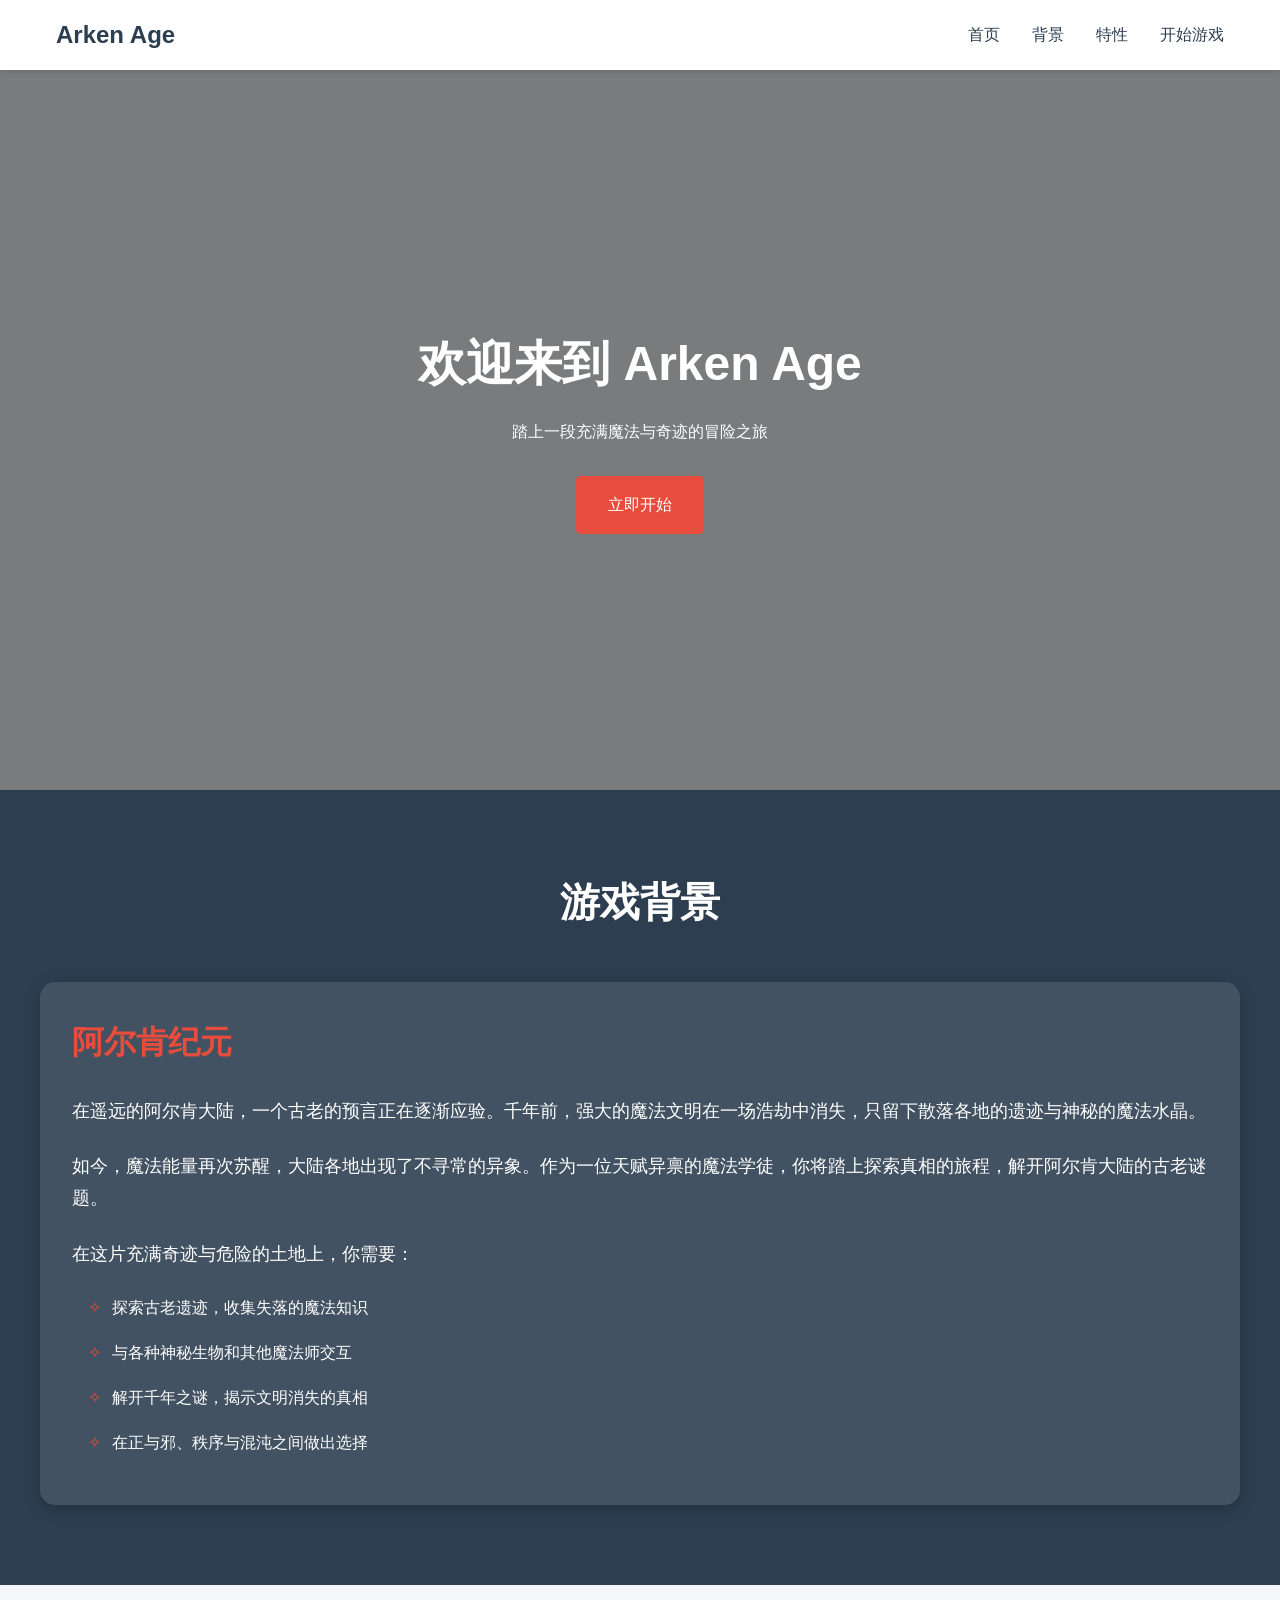
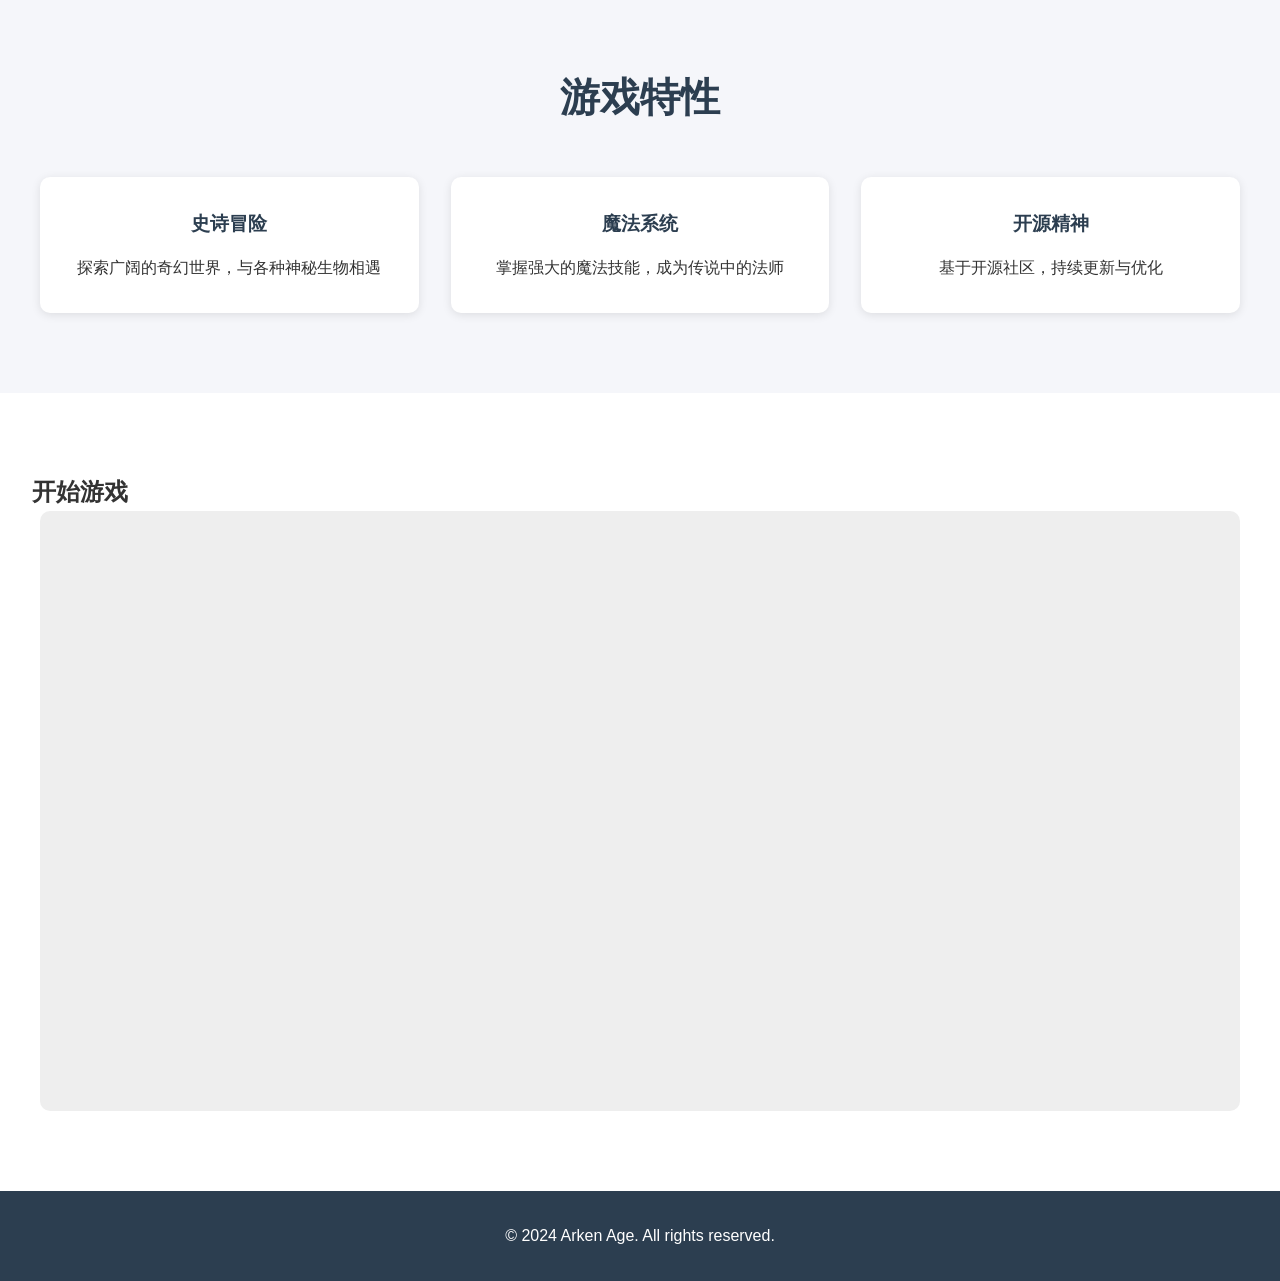
==== index.html @ d571a37d "Update game iframe with direct source" ====
<!DOCTYPE html>
<html lang="zh">
<head>
    <meta charset="UTF-8">
    <meta name="viewport" content="width=device-width, initial-scale=1.0">
    <title>Arken Age - 探索奇幻世界的冒险之旅</title>
    <link rel="stylesheet" href="css/style.css">
    <meta name="description" content="Arken Age是一款充满魔法与冒险的开源游戏，邀请您踏上一段史诗般的旅程。">
</head>
<body>
    <header>
        <nav>
            <div class="logo">Arken Age</div>
            <ul>
                <li><a href="#home">首页</a></li>
                <li><a href="#story">背景</a></li>
                <li><a href="#features">特性</a></li>
                <li><a href="#play">开始游戏</a></li>
            </ul>
        </nav>
    </header>

    <main>
        <section id="home" class="hero">
            <h1>欢迎来到 Arken Age</h1>
            <p>踏上一段充满魔法与奇迹的冒险之旅</p>
            <a href="#play" class="cta-button">立即开始</a>
        </section>

        <section id="story" class="story">
            <h2>游戏背景</h2>
            <div class="story-content">
                <div class="story-text">
                    <h3>阿尔肯纪元</h3>
                    <p>在遥远的阿尔肯大陆，一个古老的预言正在逐渐应验。千年前，强大的魔法文明在一场浩劫中消失，只留下散落各地的遗迹与神秘的魔法水晶。</p>
                    <p>如今，魔法能量再次苏醒，大陆各地出现了不寻常的异象。作为一位天赋异禀的魔法学徒，你将踏上探索真相的旅程，解开阿尔肯大陆的古老谜题。</p>
                    <p>在这片充满奇迹与危险的土地上，你需要：</p>
                    <ul>
                        <li>探索古老遗迹，收集失落的魔法知识</li>
                        <li>与各种神秘生物和其他魔法师交互</li>
                        <li>解开千年之谜，揭示文明消失的真相</li>
                        <li>在正与邪、秩序与混沌之间做出选择</li>
                    </ul>
                </div>
            </div>
        </section>

        <section id="features" class="features-section">
            <h2>游戏特性</h2>
            <div class="features">
                <div class="feature">
                    <h3>史诗冒险</h3>
                    <p>探索广阔的奇幻世界，与各种神秘生物相遇</p>
                </div>
                <div class="feature">
                    <h3>魔法系统</h3>
                    <p>掌握强大的魔法技能，成为传说中的法师</p>
                </div>
                <div class="feature">
                    <h3>开源精神</h3>
                    <p>基于开源社区，持续更新与优化</p>
                </div>
            </div>
        </section>

        <section id="play" class="game-section">
            <h2>开始游戏</h2>
            <div class="game-container">
                <iframe 
                    src="https://github.com/MbappeWU/ArkenAge/raw/main/game/index.html" 
                    frameborder="0" 
                    style="width: 100%; height: 600px; border-radius: 10px;"
                    allowfullscreen
                    sandbox="allow-same-origin allow-scripts allow-popups allow-forms"
                ></iframe>
            </div>
        </section>
    </main>

    <footer>
        <p>&copy; 2024 Arken Age. All rights reserved.</p>
    </footer>

    <script src="js/main.js"></script>
</body>
</html>
---- css/style.css ----
:root {
    --primary-color: #2c3e50;
    --accent-color: #e74c3c;
    --text-color: #333;
    --bg-color: #f5f6fa;
    --white: #ffffff;
}

* {
    margin: 0;
    padding: 0;
    box-sizing: border-box;
}

body {
    font-family: 'Helvetica Neue', Arial, sans-serif;
    line-height: 1.6;
    color: var(--text-color);
    background-color: var(--bg-color);
}

header {
    background-color: var(--white);
    box-shadow: 0 2px 5px rgba(0,0,0,0.1);
    position: fixed;
    width: 100%;
    top: 0;
    z-index: 1000;
}

nav {
    max-width: 1200px;
    margin: 0 auto;
    padding: 1rem;
    display: flex;
    justify-content: space-between;
    align-items: center;
}

.logo {
    font-size: 1.5rem;
    font-weight: bold;
    color: var(--primary-color);
}

nav ul {
    display: flex;
    list-style: none;
}

nav ul li {
    margin-left: 2rem;
}

nav ul li a {
    text-decoration: none;
    color: var(--primary-color);
    font-weight: 500;
    transition: color 0.3s ease;
}

nav ul li a:hover {
    color: var(--accent-color);
}

main {
    margin-top: 70px;
}

.hero {
    height: 80vh;
    display: flex;
    flex-direction: column;
    justify-content: center;
    align-items: center;
    text-align: center;
    background: linear-gradient(rgba(0,0,0,0.5), rgba(0,0,0,0.5)), url('../images/hero-bg.jpg');
    background-size: cover;
    background-position: center;
    color: var(--white);
}

.hero h1 {
    font-size: 3rem;
    margin-bottom: 1rem;
}

.cta-button {
    display: inline-block;
    padding: 1rem 2rem;
    background-color: var(--accent-color);
    color: var(--white);
    text-decoration: none;
    border-radius: 5px;
    margin-top: 2rem;
    transition: background-color 0.3s ease;
}

.cta-button:hover {
    background-color: #c0392b;
}

.about {
    padding: 5rem 2rem;
    max-width: 1200px;
    margin: 0 auto;
}

.features-section {
    padding: 5rem 2rem;
    background-color: var(--bg-color);
}

.features-section h2 {
    text-align: center;
    margin-bottom: 3rem;
    color: var(--primary-color);
    font-size: 2.5rem;
}

.features {
    max-width: 1200px;
    margin: 0 auto;
    display: grid;
    grid-template-columns: repeat(auto-fit, minmax(250px, 1fr));
    gap: 2rem;
}

.feature {
    padding: 2rem;
    background-color: var(--white);
    border-radius: 10px;
    box-shadow: 0 2px 10px rgba(0,0,0,0.1);
    text-align: center;
}

.feature h3 {
    color: var(--primary-color);
    margin-bottom: 1rem;
}

.game-section {
    padding: 5rem 2rem;
    background-color: var(--white);
}

.game-container {
    max-width: 1200px;
    margin: 0 auto;
    min-height: 600px;
    background-color: #eee;
    border-radius: 10px;
    display: flex;
    justify-content: center;
    align-items: center;
}

.game-placeholder {
    text-align: center;
    padding: 4rem 2rem;
    background: linear-gradient(135deg, var(--primary-color), #34495e);
    border-radius: 10px;
    color: var(--white);
}

.game-placeholder h3 {
    font-size: 2rem;
    margin-bottom: 1.5rem;
    color: var(--white);
}

.game-placeholder p {
    font-size: 1.2rem;
    margin-bottom: 1rem;
    opacity: 0.9;
}

.coming-soon-timer {
    margin-top: 2rem;
    padding: 1rem;
    background: rgba(255, 255, 255, 0.1);
    border-radius: 5px;
    display: inline-block;
}

.coming-soon-timer p {
    margin: 0;
    font-size: 1rem;
    color: var(--accent-color);
}

.play-button {
    display: inline-block;
    padding: 1rem 2rem;
    background-color: var(--accent-color);
    color: var(--white);
    text-decoration: none;
    border-radius: 5px;
    margin-top: 1rem;
    transition: background-color 0.3s ease;
}

.play-button:hover {
    background-color: #c0392b;
}

footer {
    text-align: center;
    padding: 2rem;
    background-color: var(--primary-color);
    color: var(--white);
}

@media (max-width: 768px) {
    nav {
        flex-direction: column;
        text-align: center;
    }

    nav ul {
        margin-top: 1rem;
    }

    nav ul li {
        margin: 0 1rem;
    }

    .hero h1 {
        font-size: 2rem;
    }
}

.story {
    padding: 5rem 2rem;
    background-color: var(--primary-color);
    color: var(--white);
}

.story-content {
    max-width: 1200px;
    margin: 0 auto;
    padding: 2rem;
    background: rgba(255, 255, 255, 0.1);
    border-radius: 15px;
    box-shadow: 0 4px 15px rgba(0, 0, 0, 0.2);
}

.story h2 {
    text-align: center;
    margin-bottom: 3rem;
    font-size: 2.5rem;
}

.story-text {
    line-height: 1.8;
}

.story-text h3 {
    color: var(--accent-color);
    margin-bottom: 1.5rem;
    font-size: 2rem;
}

.story-text p {
    margin-bottom: 1.5rem;
    font-size: 1.1rem;
}

.story-text ul {
    list-style-type: none;
    padding-left: 1rem;
}

.story-text ul li {
    margin-bottom: 1rem;
    position: relative;
    padding-left: 1.5rem;
}

.story-text ul li:before {
    content: "✧";
    position: absolute;
    left: 0;
    color: var(--accent-color);
}
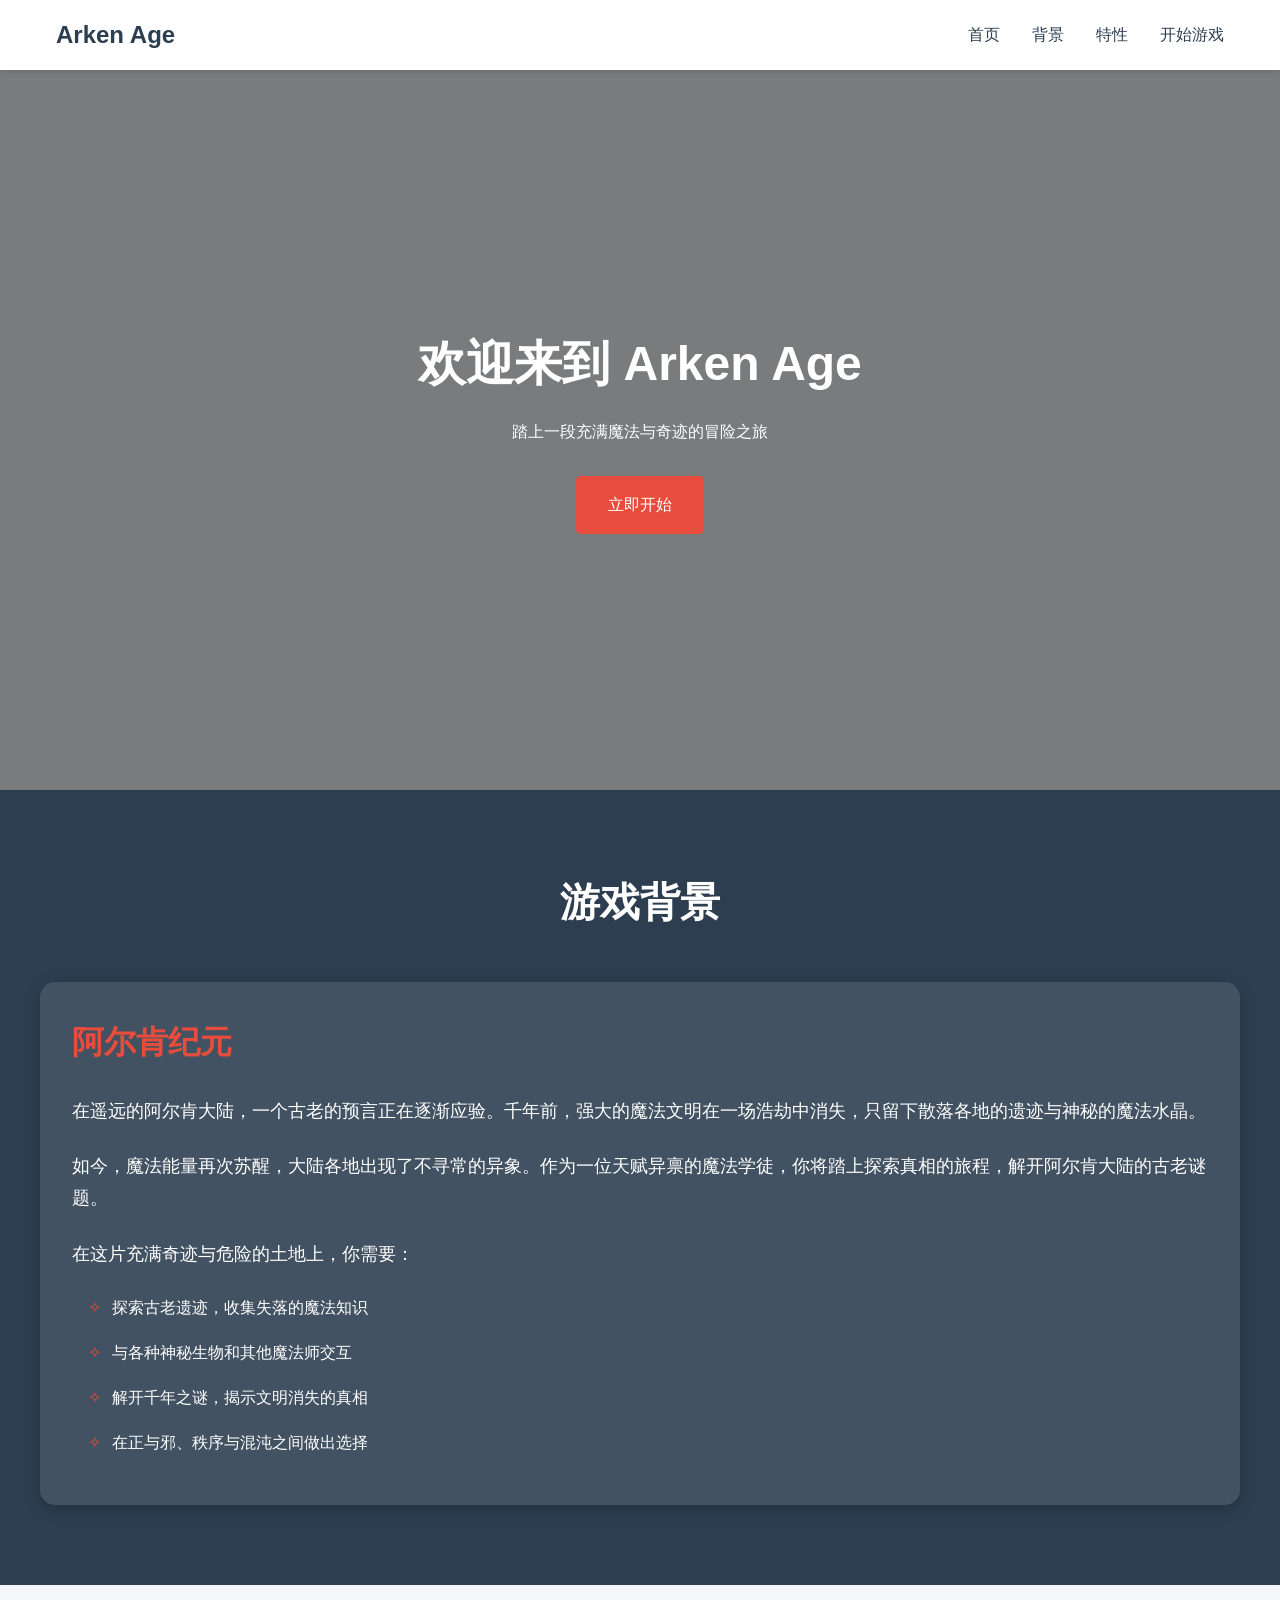
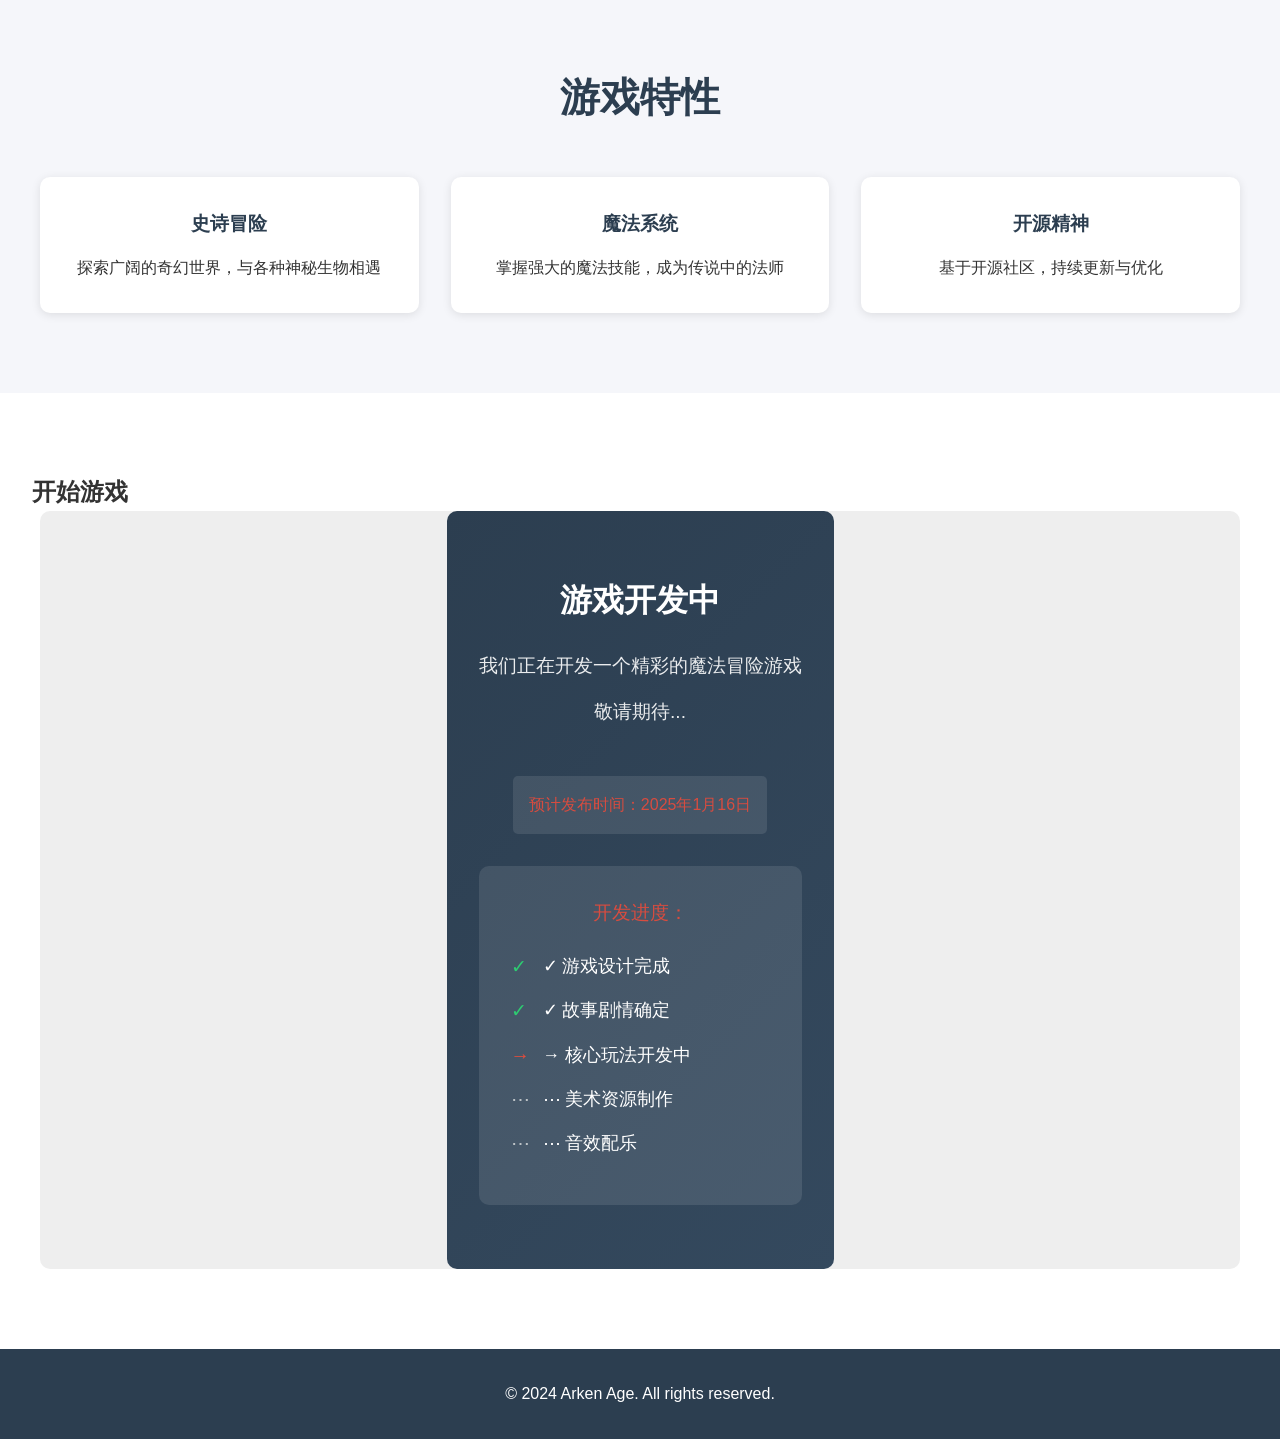
==== commit 8071cec5: "Add development status and update game section" ====
--- a/index.html
+++ b/index.html
@@ -66,13 +66,24 @@
         <section id="play" class="game-section">
             <h2>开始游戏</h2>
             <div class="game-container">
-                <iframe 
-                    src="https://github.com/MbappeWU/ArkenAge/raw/main/game/index.html" 
-                    frameborder="0" 
-                    style="width: 100%; height: 600px; border-radius: 10px;"
-                    allowfullscreen
-                    sandbox="allow-same-origin allow-scripts allow-popups allow-forms"
-                ></iframe>
+                <div class="game-placeholder">
+                    <h3>游戏开发中</h3>
+                    <p>我们正在开发一个精彩的魔法冒险游戏</p>
+                    <p>敬请期待...</p>
+                    <div class="coming-soon-timer">
+                        <p>预计发布时间：2025年1月16日</p>
+                    </div>
+                    <div class="development-status">
+                        <p>开发进度：</p>
+                        <ul>
+                            <li>✓ 游戏设计完成</li>
+                            <li>✓ 故事剧情确定</li>
+                            <li>→ 核心玩法开发中</li>
+                            <li>⋯ 美术资源制作</li>
+                            <li>⋯ 音效配乐</li>
+                        </ul>
+                    </div>
+                </div>
             </div>
         </section>
     </main>
--- a/css/style.css
+++ b/css/style.css
@@ -282,4 +282,54 @@
     position: absolute;
     left: 0;
     color: var(--accent-color);
+}
+
+.development-status {
+    margin-top: 2rem;
+    padding: 2rem;
+    background: rgba(255, 255, 255, 0.1);
+    border-radius: 10px;
+    text-align: left;
+}
+
+.development-status p {
+    text-align: center;
+    margin-bottom: 1.5rem;
+    font-size: 1.2rem;
+    color: var(--accent-color);
+}
+
+.development-status ul {
+    list-style: none;
+    padding: 0;
+}
+
+.development-status ul li {
+    margin-bottom: 1rem;
+    padding-left: 2rem;
+    position: relative;
+    font-size: 1.1rem;
+}
+
+.development-status ul li:before {
+    position: absolute;
+    left: 0;
+    font-size: 1.2rem;
+}
+
+.development-status ul li:nth-child(1):before,
+.development-status ul li:nth-child(2):before {
+    content: "✓";
+    color: #2ecc71;
+}
+
+.development-status ul li:nth-child(3):before {
+    content: "→";
+    color: var(--accent-color);
+}
+
+.development-status ul li:nth-child(4):before,
+.development-status ul li:nth-child(5):before {
+    content: "⋯";
+    color: #bdc3c7;
 } 
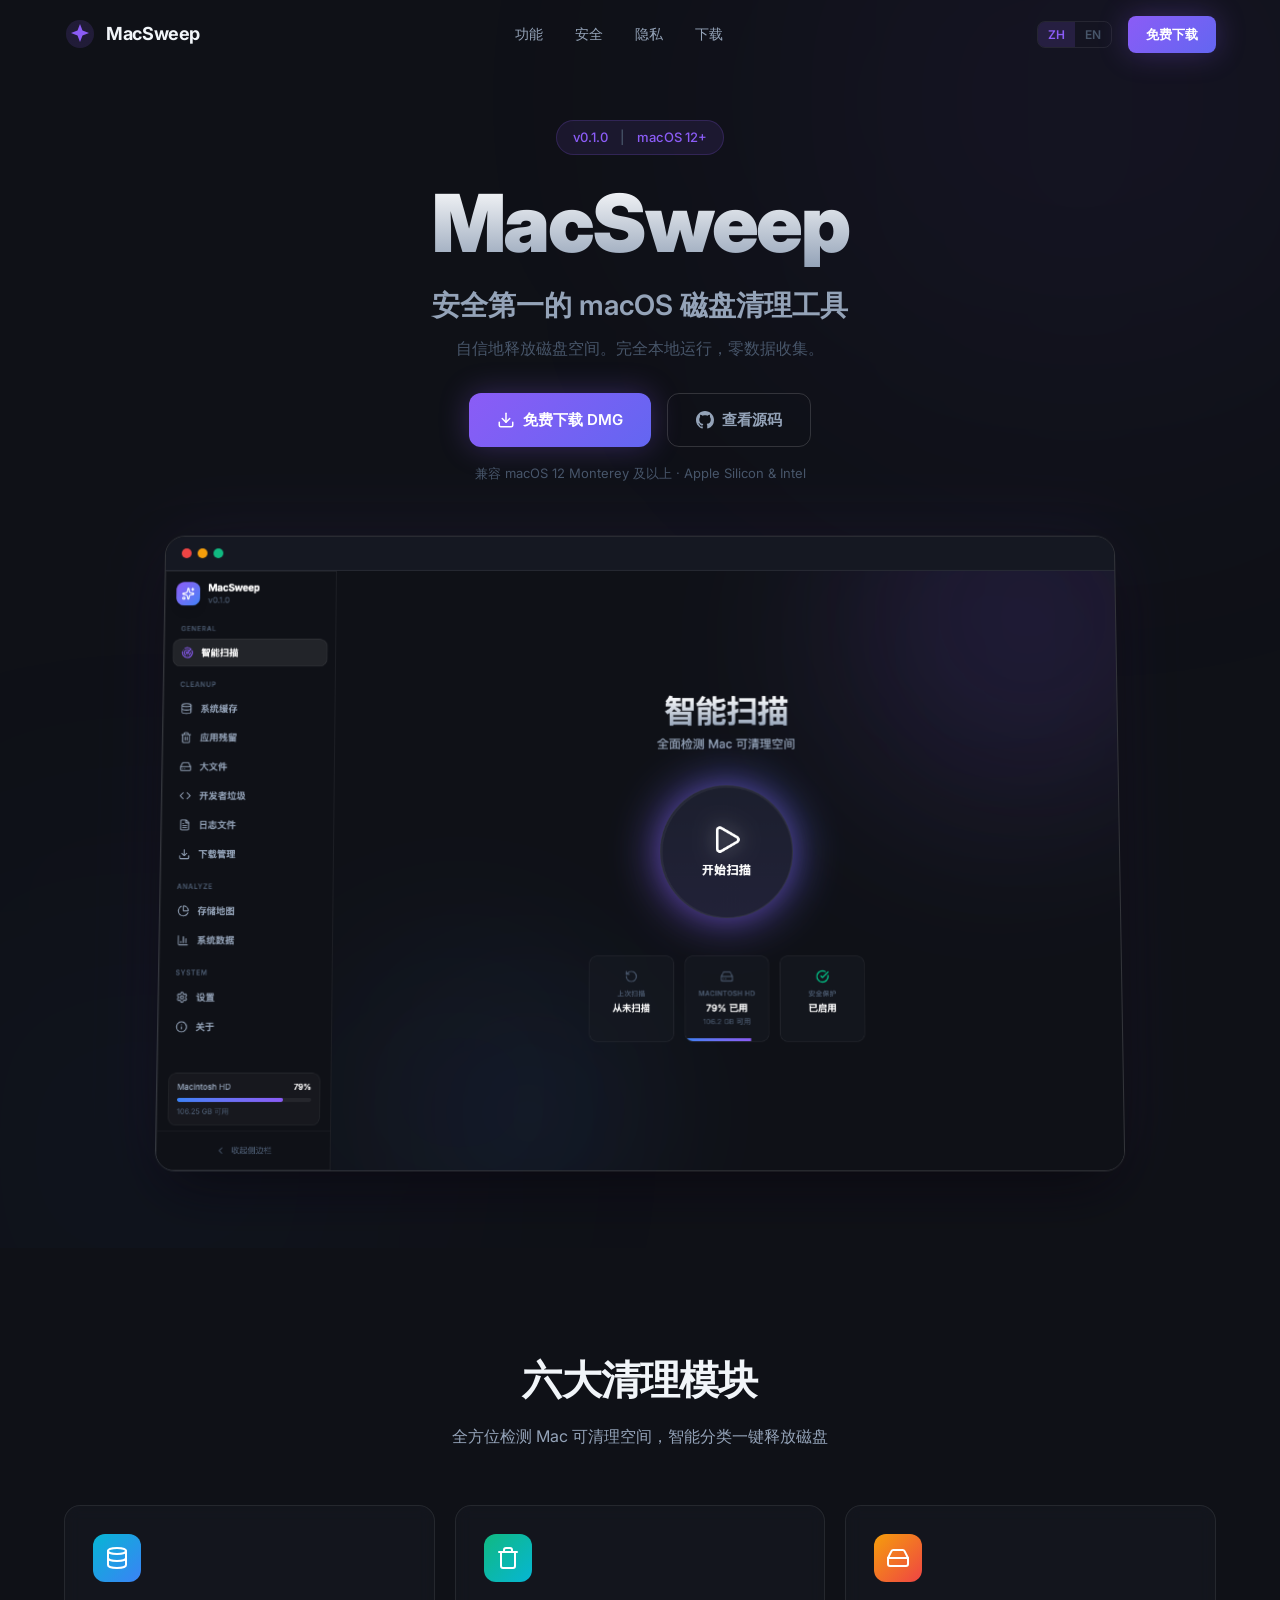
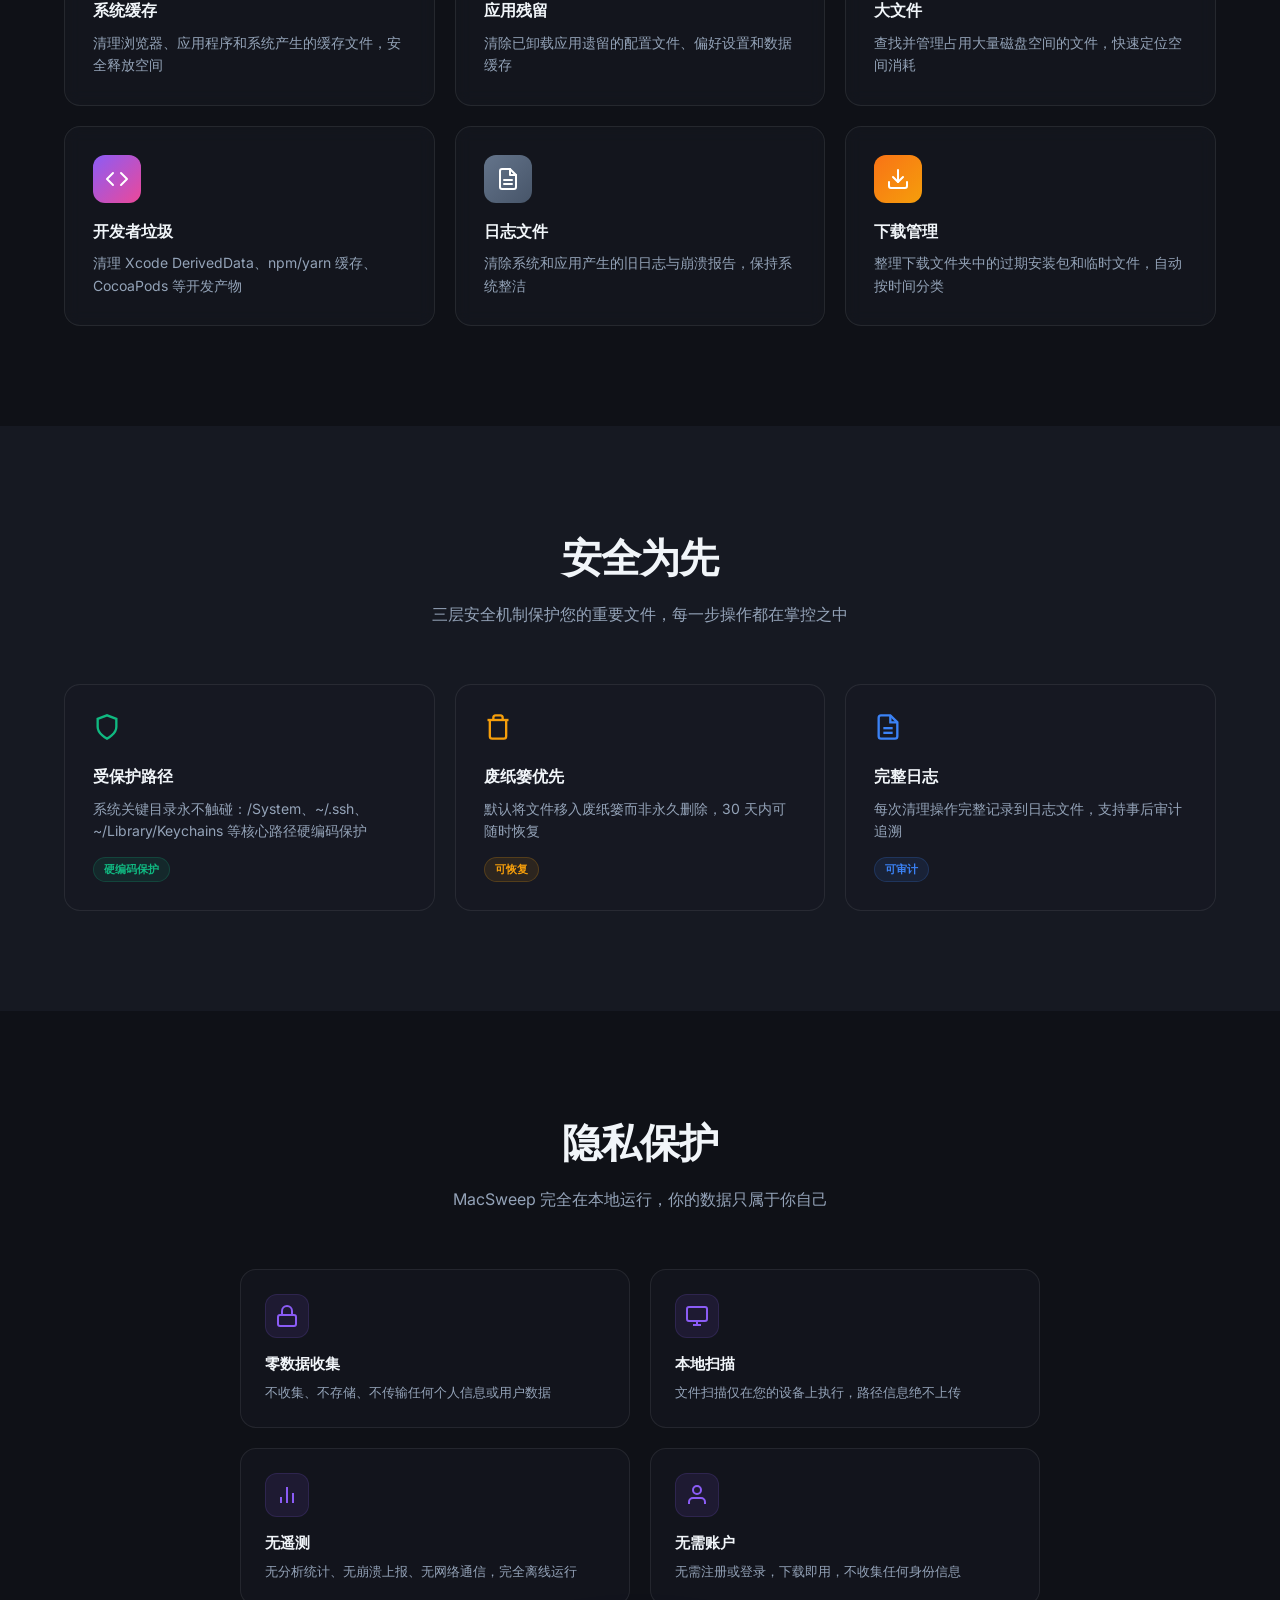
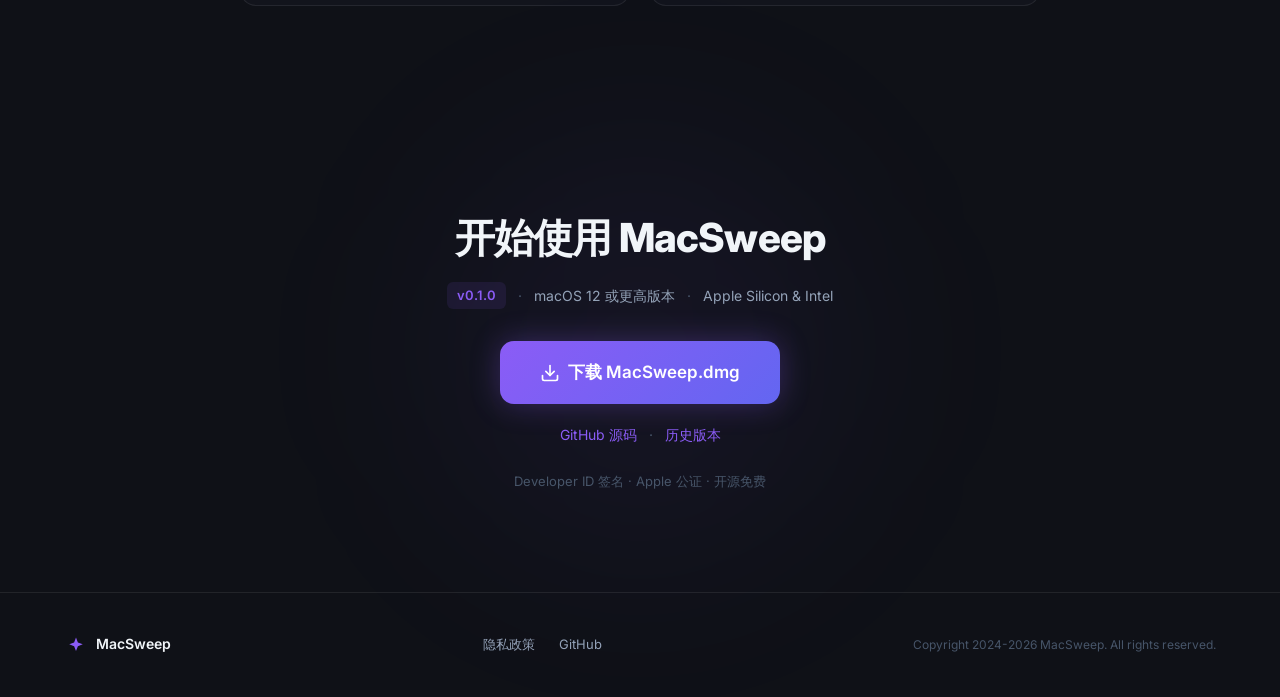
==== commit 87e027c1: "feat: transform into MacSweep distribution landing page Replace Arken Age game site with MacSweep sa" ====
--- a/index.html
+++ b/index.html
@@ -1,97 +1,261 @@
 <!DOCTYPE html>
-<html lang="zh">
+<html lang="zh-CN">
 <head>
-    <meta charset="UTF-8">
-    <meta name="viewport" content="width=device-width, initial-scale=1.0">
-    <title>Arken Age - 探索奇幻世界的冒险之旅</title>
-    <link rel="stylesheet" href="css/style.css">
-    <meta name="description" content="Arken Age是一款充满魔法与冒险的开源游戏，邀请您踏上一段史诗般的旅程。">
+  <meta charset="UTF-8">
+  <meta name="viewport" content="width=device-width, initial-scale=1.0">
+  <title>MacSweep - 安全第一的 macOS 磁盘清理工具</title>
+  <meta name="description" content="MacSweep 是一款安全优先的 macOS 存储清理工具。完全本地运行，不收集任何数据，自信地释放磁盘空间。">
+  <meta name="keywords" content="MacSweep, macOS, 磁盘清理, 存储清理, Mac清理, 缓存清理, 开发者垃圾, 大文件扫描">
+  <link rel="canonical" href="https://arkenage.com/">
+
+  <!-- Open Graph -->
+  <meta property="og:title" content="MacSweep - Safety-first macOS Storage Cleaner">
+  <meta property="og:description" content="Reclaim disk space with confidence. 6 cleaning modules, zero data collection, fully local.">
+  <meta property="og:url" content="https://arkenage.com">
+  <meta property="og:type" content="website">
+  <meta property="og:image" content="https://arkenage.com/img/screenshot-hero.png">
+
+  <!-- Twitter Card -->
+  <meta name="twitter:card" content="summary_large_image">
+  <meta name="twitter:title" content="MacSweep - Safety-first macOS Storage Cleaner">
+  <meta name="twitter:description" content="Reclaim disk space with confidence. 6 cleaning modules, zero data collection.">
+  <meta name="twitter:image" content="https://arkenage.com/img/screenshot-hero.png">
+
+  <!-- Favicon -->
+  <link rel="icon" type="image/svg+xml" href="img/favicon.svg">
+
+  <!-- Fonts -->
+  <link rel="preconnect" href="https://fonts.googleapis.com">
+  <link rel="preconnect" href="https://fonts.gstatic.com" crossorigin>
+  <link href="https://fonts.googleapis.com/css2?family=Inter:wght@400;500;600;700;800;900&display=swap" rel="stylesheet">
+
+  <!-- Stylesheet -->
+  <link rel="stylesheet" href="css/style.css">
+
+  <!-- Structured Data -->
+  <script type="application/ld+json">
+  {
+    "@context": "https://schema.org",
+    "@type": "SoftwareApplication",
+    "name": "MacSweep",
+    "operatingSystem": "macOS",
+    "applicationCategory": "UtilitiesApplication",
+    "offers": { "@type": "Offer", "price": "0", "priceCurrency": "USD" },
+    "softwareVersion": "0.1.0",
+    "description": "Safety-first macOS storage cleaner. Reclaim disk space with confidence."
+  }
+  </script>
 </head>
 <body>
-    <header>
-        <nav>
-            <div class="logo">Arken Age</div>
-            <ul>
-                <li><a href="#home">首页</a></li>
-                <li><a href="#story">背景</a></li>
-                <li><a href="#features">特性</a></li>
-                <li><a href="#play">开始游戏</a></li>
-            </ul>
-        </nav>
-    </header>
-
-    <main>
-        <section id="home" class="hero">
-            <h1>欢迎来到 Arken Age</h1>
-            <p>踏上一段充满魔法与奇迹的冒险之旅</p>
-            <a href="#play" class="cta-button">立即开始</a>
-        </section>
-
-        <section id="story" class="story">
-            <h2>游戏背景</h2>
-            <div class="story-content">
-                <div class="story-text">
-                    <h3>阿尔肯纪元</h3>
-                    <p>在遥远的阿尔肯大陆，一个古老的预言正在逐渐应验。千年前，强大的魔法文明在一场浩劫中消失，只留下散落各地的遗迹与神秘的魔法水晶。</p>
-                    <p>如今，魔法能量再次苏醒，大陆各地出现了不寻常的异象。作为一位天赋异禀的魔法学徒，你将踏上探索真相的旅程，解开阿尔肯大陆的古老谜题。</p>
-                    <p>在这片充满奇迹与危险的土地上，你需要：</p>
-                    <ul>
-                        <li>探索古老遗迹，收集失落的魔法知识</li>
-                        <li>与各种神秘生物和其他魔法师交互</li>
-                        <li>解开千年之谜，揭示文明消失的真相</li>
-                        <li>在正与邪、秩序与混沌之间做出选择</li>
-                    </ul>
-                </div>
-            </div>
-        </section>
-
-        <section id="features" class="features-section">
-            <h2>游戏特性</h2>
-            <div class="features">
-                <div class="feature">
-                    <h3>史诗冒险</h3>
-                    <p>探索广阔的奇幻世界，与各种神秘生物相遇</p>
-                </div>
-                <div class="feature">
-                    <h3>魔法系统</h3>
-                    <p>掌握强大的魔法技能，成为传说中的法师</p>
-                </div>
-                <div class="feature">
-                    <h3>开源精神</h3>
-                    <p>基于开源社区，持续更新与优化</p>
-                </div>
-            </div>
-        </section>
-
-        <section id="play" class="game-section">
-            <h2>开始游戏</h2>
-            <div class="game-container">
-                <div class="game-placeholder">
-                    <h3>游戏开发中</h3>
-                    <p>我们正在开发一个精彩的魔法冒险游戏</p>
-                    <p>敬请期待...</p>
-                    <div class="coming-soon-timer">
-                        <p>预计发布时间：2025年1月16日</p>
-                    </div>
-                    <div class="development-status">
-                        <p>开发进度：</p>
-                        <ul>
-                            <li>✓ 游戏设计完成</li>
-                            <li>✓ 故事剧情确定</li>
-                            <li>→ 核心玩法开发中</li>
-                            <li>⋯ 美术资源制作</li>
-                            <li>⋯ 音效配乐</li>
-                        </ul>
-                    </div>
-                </div>
-            </div>
-        </section>
-    </main>
-
-    <footer>
-        <p>&copy; 2024 Arken Age. All rights reserved.</p>
-    </footer>
-
-    <script src="js/main.js"></script>
+  <!-- ==================== NAVBAR ==================== -->
+  <header class="navbar" id="navbar">
+    <div class="container nav-inner">
+      <a href="#" class="nav-logo">
+        <svg class="nav-logo-icon" width="32" height="32" viewBox="0 0 32 32" fill="none">
+          <circle cx="16" cy="16" r="14" fill="url(#lg)" opacity="0.15"/>
+          <path d="M16 6l2.5 6.5L25 15l-6.5 2.5L16 24l-2.5-6.5L7 15l6.5-2.5L16 6z" fill="url(#lg)"/>
+          <defs><linearGradient id="lg" x1="7" y1="6" x2="25" y2="24"><stop stop-color="#8B5CF6"/><stop offset="1" stop-color="#6366F1"/></linearGradient></defs>
+        </svg>
+        <span class="nav-logo-text">MacSweep</span>
+      </a>
+      <nav class="nav-links" id="nav-links">
+        <a href="#features" data-zh="功能" data-en="Features">功能</a>
+        <a href="#safety" data-zh="安全" data-en="Safety">安全</a>
+        <a href="#privacy" data-zh="隐私" data-en="Privacy">隐私</a>
+        <a href="#download" data-zh="下载" data-en="Download">下载</a>
+      </nav>
+      <div class="nav-actions">
+        <div class="lang-toggle">
+          <button class="lang-btn active" data-lang="zh">ZH</button>
+          <button class="lang-btn" data-lang="en">EN</button>
+        </div>
+        <a href="#download" class="btn-primary btn-sm nav-cta" data-zh="免费下载" data-en="Download">免费下载</a>
+        <button class="hamburger" id="hamburger" aria-label="Menu"><span></span><span></span><span></span></button>
+      </div>
+    </div>
+  </header>
+
+  <main>
+    <!-- ==================== HERO ==================== -->
+    <section class="hero" id="hero">
+      <div class="ambient-glow glow-purple"></div>
+      <div class="ambient-glow glow-blue"></div>
+      <div class="container hero-content">
+        <div class="hero-badge fade-up"><span>v0.1.0</span><span class="sep">|</span><span>macOS 12+</span></div>
+        <h1 class="hero-title fade-up">MacSweep</h1>
+        <p class="hero-subtitle fade-up" data-zh="安全第一的 macOS 磁盘清理工具" data-en="Safety-first macOS Storage Cleaner">安全第一的 macOS 磁盘清理工具</p>
+        <p class="hero-tagline fade-up" data-zh="自信地释放磁盘空间。完全本地运行，零数据收集。" data-en="Reclaim disk space with confidence. Fully local, zero data collection.">自信地释放磁盘空间。完全本地运行，零数据收集。</p>
+        <div class="hero-ctas fade-up">
+          <a href="https://github.com/MbappeWU/arkenage-website/releases/latest/download/MacSweep.dmg" class="btn-primary">
+            <svg width="18" height="18" viewBox="0 0 24 24" fill="none" stroke="currentColor" stroke-width="2" stroke-linecap="round" stroke-linejoin="round"><path d="M21 15v4a2 2 0 01-2 2H5a2 2 0 01-2-2v-4"/><polyline points="7 10 12 15 17 10"/><line x1="12" y1="15" x2="12" y2="3"/></svg>
+            <span data-zh="免费下载 DMG" data-en="Download DMG Free">免费下载 DMG</span>
+          </a>
+          <a href="https://github.com/MbappeWU/arkenage-website" class="btn-outline" target="_blank" rel="noopener">
+            <svg width="18" height="18" viewBox="0 0 24 24" fill="currentColor"><path d="M12 0C5.37 0 0 5.37 0 12c0 5.31 3.435 9.795 8.205 11.385.6.105.825-.255.825-.57 0-.285-.015-1.23-.015-2.235-3.015.555-3.795-.735-4.035-1.41-.135-.345-.72-1.41-1.23-1.695-.42-.225-1.02-.78-.015-.795.945-.015 1.62.87 1.845 1.23 1.08 1.815 2.805 1.305 3.495.99.105-.78.42-1.305.765-1.605-2.67-.3-5.46-1.335-5.46-5.925 0-1.305.465-2.385 1.23-3.225-.12-.3-.54-1.53.12-3.18 0 0 1.005-.315 3.3 1.23.96-.27 1.98-.405 3-.405s2.04.135 3 .405c2.295-1.56 3.3-1.23 3.3-1.23.66 1.65.24 2.88.12 3.18.765.84 1.23 1.905 1.23 3.225 0 4.605-2.805 5.625-5.475 5.925.435.375.81 1.095.81 2.22 0 1.605-.015 2.895-.015 3.3 0 .315.225.69.825.57A12.02 12.02 0 0024 12c0-6.63-5.37-12-12-12z"/></svg>
+            <span data-zh="查看源码" data-en="View Source">查看源码</span>
+          </a>
+        </div>
+        <p class="hero-compat fade-up" data-zh="兼容 macOS 12 Monterey 及以上 · Apple Silicon & Intel" data-en="Compatible with macOS 12 Monterey+ · Apple Silicon & Intel">兼容 macOS 12 Monterey 及以上 · Apple Silicon & Intel</p>
+        <div class="hero-screenshot fade-up">
+          <div class="screenshot-window">
+            <div class="window-dots"><span class="dot dot-red"></span><span class="dot dot-yellow"></span><span class="dot dot-green"></span></div>
+            <img src="img/screenshot-hero.png" alt="MacSweep App Interface" width="1440" height="900" loading="eager">
+          </div>
+        </div>
+      </div>
+    </section>
+
+    <!-- ==================== FEATURES ==================== -->
+    <section class="section" id="features">
+      <div class="container">
+        <h2 class="section-title fade-up" data-zh="六大清理模块" data-en="Six Cleaning Modules">六大清理模块</h2>
+        <p class="section-subtitle fade-up" data-zh="全方位检测 Mac 可清理空间，智能分类一键释放磁盘" data-en="Comprehensive Mac scanning, intelligently categorized for one-click cleanup">全方位检测 Mac 可清理空间，智能分类一键释放磁盘</p>
+        <div class="feature-grid">
+          <div class="feature-card fade-up">
+            <div class="feature-icon" style="background:linear-gradient(135deg,#06B6D4,#3B82F6)">
+              <svg width="24" height="24" viewBox="0 0 24 24" fill="none" stroke="#fff" stroke-width="2" stroke-linecap="round" stroke-linejoin="round"><ellipse cx="12" cy="5" rx="9" ry="3"/><path d="M21 12c0 1.66-4 3-9 3s-9-1.34-9-3"/><path d="M3 5v14c0 1.66 4 3 9 3s9-1.34 9-3V5"/></svg>
+            </div>
+            <h3 data-zh="系统缓存" data-en="System Cache">系统缓存</h3>
+            <p data-zh="清理浏览器、应用程序和系统产生的缓存文件，安全释放空间" data-en="Clean browser, app and system cache files to safely free up space">清理浏览器、应用程序和系统产生的缓存文件，安全释放空间</p>
+          </div>
+          <div class="feature-card fade-up">
+            <div class="feature-icon" style="background:linear-gradient(135deg,#10B981,#06B6D4)">
+              <svg width="24" height="24" viewBox="0 0 24 24" fill="none" stroke="#fff" stroke-width="2" stroke-linecap="round" stroke-linejoin="round"><polyline points="3 6 5 6 21 6"/><path d="M19 6v14a2 2 0 01-2 2H7a2 2 0 01-2-2V6m3 0V4a2 2 0 012-2h4a2 2 0 012 2v2"/></svg>
+            </div>
+            <h3 data-zh="应用残留" data-en="App Leftovers">应用残留</h3>
+            <p data-zh="清除已卸载应用遗留的配置文件、偏好设置和数据缓存" data-en="Remove leftover configs, preferences and data from uninstalled apps">清除已卸载应用遗留的配置文件、偏好设置和数据缓存</p>
+          </div>
+          <div class="feature-card fade-up">
+            <div class="feature-icon" style="background:linear-gradient(135deg,#F59E0B,#EF4444)">
+              <svg width="24" height="24" viewBox="0 0 24 24" fill="none" stroke="#fff" stroke-width="2" stroke-linecap="round" stroke-linejoin="round"><line x1="22" y1="12" x2="2" y2="12"/><path d="M5.45 5.11L2 12v6a2 2 0 002 2h16a2 2 0 002-2v-6l-3.45-6.89A2 2 0 0016.76 4H7.24a2 2 0 00-1.79 1.11z"/></svg>
+            </div>
+            <h3 data-zh="大文件" data-en="Large Files">大文件</h3>
+            <p data-zh="查找并管理占用大量磁盘空间的文件，快速定位空间消耗" data-en="Find and manage files consuming significant disk space">查找并管理占用大量磁盘空间的文件，快速定位空间消耗</p>
+          </div>
+          <div class="feature-card fade-up">
+            <div class="feature-icon" style="background:linear-gradient(135deg,#8B5CF6,#EC4899)">
+              <svg width="24" height="24" viewBox="0 0 24 24" fill="none" stroke="#fff" stroke-width="2" stroke-linecap="round" stroke-linejoin="round"><polyline points="16 18 22 12 16 6"/><polyline points="8 6 2 12 8 18"/></svg>
+            </div>
+            <h3 data-zh="开发者垃圾" data-en="Developer Junk">开发者垃圾</h3>
+            <p data-zh="清理 Xcode DerivedData、npm/yarn 缓存、CocoaPods 等开发产物" data-en="Clean Xcode DerivedData, npm/yarn cache, CocoaPods and build artifacts">清理 Xcode DerivedData、npm/yarn 缓存、CocoaPods 等开发产物</p>
+          </div>
+          <div class="feature-card fade-up">
+            <div class="feature-icon" style="background:linear-gradient(135deg,#64748B,#475569)">
+              <svg width="24" height="24" viewBox="0 0 24 24" fill="none" stroke="#fff" stroke-width="2" stroke-linecap="round" stroke-linejoin="round"><path d="M14 2H6a2 2 0 00-2 2v16a2 2 0 002 2h12a2 2 0 002-2V8z"/><polyline points="14 2 14 8 20 8"/><line x1="16" y1="13" x2="8" y2="13"/><line x1="16" y1="17" x2="8" y2="17"/></svg>
+            </div>
+            <h3 data-zh="日志文件" data-en="Log Files">日志文件</h3>
+            <p data-zh="清除系统和应用产生的旧日志与崩溃报告，保持系统整洁" data-en="Remove old system/app logs and crash reports to keep your system tidy">清除系统和应用产生的旧日志与崩溃报告，保持系统整洁</p>
+          </div>
+          <div class="feature-card fade-up">
+            <div class="feature-icon" style="background:linear-gradient(135deg,#F97316,#F59E0B)">
+              <svg width="24" height="24" viewBox="0 0 24 24" fill="none" stroke="#fff" stroke-width="2" stroke-linecap="round" stroke-linejoin="round"><path d="M21 15v4a2 2 0 01-2 2H5a2 2 0 01-2-2v-4"/><polyline points="7 10 12 15 17 10"/><line x1="12" y1="15" x2="12" y2="3"/></svg>
+            </div>
+            <h3 data-zh="下载管理" data-en="Download Manager">下载管理</h3>
+            <p data-zh="整理下载文件夹中的过期安装包和临时文件，自动按时间分类" data-en="Organize expired installers and temp files in Downloads, sorted by age">整理下载文件夹中的过期安装包和临时文件，自动按时间分类</p>
+          </div>
+        </div>
+      </div>
+    </section>
+
+    <!-- ==================== SAFETY ==================== -->
+    <section class="section section-alt" id="safety">
+      <div class="container">
+        <h2 class="section-title fade-up" data-zh="安全为先" data-en="Safety First">安全为先</h2>
+        <p class="section-subtitle fade-up" data-zh="三层安全机制保护您的重要文件，每一步操作都在掌控之中" data-en="Three-layer safety protects your important files — every action under your control">三层安全机制保护您的重要文件，每一步操作都在掌控之中</p>
+        <div class="safety-grid">
+          <div class="safety-card fade-up">
+            <div class="safety-icon"><svg width="28" height="28" viewBox="0 0 24 24" fill="none" stroke="#10B981" stroke-width="2"><path d="M12 22s8-4 8-10V5l-8-3-8 3v7c0 6 8 10 8 10z"/></svg></div>
+            <h3 data-zh="受保护路径" data-en="Protected Paths">受保护路径</h3>
+            <p data-zh="系统关键目录永不触碰：/System、~/.ssh、~/Library/Keychains 等核心路径硬编码保护" data-en="Critical system dirs never touched: /System, ~/.ssh, ~/Library/Keychains — hardcoded protection">系统关键目录永不触碰：/System、~/.ssh、~/Library/Keychains 等核心路径硬编码保护</p>
+            <span class="safety-badge safe" data-zh="硬编码保护" data-en="Hardcoded">硬编码保护</span>
+          </div>
+          <div class="safety-card fade-up">
+            <div class="safety-icon"><svg width="28" height="28" viewBox="0 0 24 24" fill="none" stroke="#F59E0B" stroke-width="2"><polyline points="3 6 5 6 21 6"/><path d="M19 6v14a2 2 0 01-2 2H7a2 2 0 01-2-2V6m3 0V4a2 2 0 012-2h4a2 2 0 012 2v2"/></svg></div>
+            <h3 data-zh="废纸篓优先" data-en="Trash First">废纸篓优先</h3>
+            <p data-zh="默认将文件移入废纸篓而非永久删除，30 天内可随时恢复" data-en="Files move to Trash by default, recoverable within 30 days">默认将文件移入废纸篓而非永久删除，30 天内可随时恢复</p>
+            <span class="safety-badge caution" data-zh="可恢复" data-en="Recoverable">可恢复</span>
+          </div>
+          <div class="safety-card fade-up">
+            <div class="safety-icon"><svg width="28" height="28" viewBox="0 0 24 24" fill="none" stroke="#3B82F6" stroke-width="2"><path d="M14 2H6a2 2 0 00-2 2v16a2 2 0 002 2h12a2 2 0 002-2V8z"/><polyline points="14 2 14 8 20 8"/><line x1="16" y1="13" x2="8" y2="13"/><line x1="16" y1="17" x2="8" y2="17"/></svg></div>
+            <h3 data-zh="完整日志" data-en="Audit Logging">完整日志</h3>
+            <p data-zh="每次清理操作完整记录到日志文件，支持事后审计追溯" data-en="Every cleanup is fully logged for post-action audit and traceability">每次清理操作完整记录到日志文件，支持事后审计追溯</p>
+            <span class="safety-badge info" data-zh="可审计" data-en="Auditable">可审计</span>
+          </div>
+        </div>
+      </div>
+    </section>
+
+    <!-- ==================== PRIVACY ==================== -->
+    <section class="section" id="privacy">
+      <div class="container">
+        <h2 class="section-title fade-up" data-zh="隐私保护" data-en="Privacy Protection">隐私保护</h2>
+        <p class="section-subtitle fade-up" data-zh="MacSweep 完全在本地运行，你的数据只属于你自己" data-en="MacSweep runs entirely locally — your data belongs only to you">MacSweep 完全在本地运行，你的数据只属于你自己</p>
+        <div class="privacy-grid">
+          <div class="privacy-card fade-up">
+            <div class="privacy-icon"><svg width="24" height="24" viewBox="0 0 24 24" fill="none" stroke="#8B5CF6" stroke-width="2"><rect x="3" y="11" width="18" height="11" rx="2"/><path d="M7 11V7a5 5 0 0110 0v4"/></svg></div>
+            <h3 data-zh="零数据收集" data-en="Zero Data Collection">零数据收集</h3>
+            <p data-zh="不收集、不存储、不传输任何个人信息或用户数据" data-en="No personal info or user data is collected, stored, or transmitted">不收集、不存储、不传输任何个人信息或用户数据</p>
+          </div>
+          <div class="privacy-card fade-up">
+            <div class="privacy-icon"><svg width="24" height="24" viewBox="0 0 24 24" fill="none" stroke="#8B5CF6" stroke-width="2"><rect x="2" y="3" width="20" height="14" rx="2"/><line x1="8" y1="21" x2="16" y2="21"/><line x1="12" y1="17" x2="12" y2="21"/></svg></div>
+            <h3 data-zh="本地扫描" data-en="Local Scanning">本地扫描</h3>
+            <p data-zh="文件扫描仅在您的设备上执行，路径信息绝不上传" data-en="Scanning runs only on your device — paths are never uploaded">文件扫描仅在您的设备上执行，路径信息绝不上传</p>
+          </div>
+          <div class="privacy-card fade-up">
+            <div class="privacy-icon"><svg width="24" height="24" viewBox="0 0 24 24" fill="none" stroke="#8B5CF6" stroke-width="2"><path d="M18 20V10M12 20V4M6 20v-6"/></svg></div>
+            <h3 data-zh="无遥测" data-en="No Telemetry">无遥测</h3>
+            <p data-zh="无分析统计、无崩溃上报、无网络通信，完全离线运行" data-en="No analytics, no crash reporting, no network — fully offline">无分析统计、无崩溃上报、无网络通信，完全离线运行</p>
+          </div>
+          <div class="privacy-card fade-up">
+            <div class="privacy-icon"><svg width="24" height="24" viewBox="0 0 24 24" fill="none" stroke="#8B5CF6" stroke-width="2"><path d="M20 21v-2a4 4 0 00-4-4H8a4 4 0 00-4 4v2"/><circle cx="12" cy="7" r="4"/></svg></div>
+            <h3 data-zh="无需账户" data-en="No Account">无需账户</h3>
+            <p data-zh="无需注册或登录，下载即用，不收集任何身份信息" data-en="No registration or login — download and use immediately">无需注册或登录，下载即用，不收集任何身份信息</p>
+          </div>
+        </div>
+      </div>
+    </section>
+
+    <!-- ==================== DOWNLOAD ==================== -->
+    <section class="section section-download" id="download">
+      <div class="container download-content">
+        <div class="download-glow"></div>
+        <h2 class="section-title fade-up" data-zh="开始使用 MacSweep" data-en="Get Started with MacSweep">开始使用 MacSweep</h2>
+        <div class="download-meta fade-up">
+          <span class="dl-version">v0.1.0</span>
+          <span class="sep">·</span>
+          <span data-zh="macOS 12 或更高版本" data-en="macOS 12 or later">macOS 12 或更高版本</span>
+          <span class="sep">·</span>
+          <span>Apple Silicon & Intel</span>
+        </div>
+        <a href="https://github.com/MbappeWU/arkenage-website/releases/latest/download/MacSweep.dmg" class="btn-primary btn-lg fade-up">
+          <svg width="20" height="20" viewBox="0 0 24 24" fill="none" stroke="currentColor" stroke-width="2" stroke-linecap="round" stroke-linejoin="round"><path d="M21 15v4a2 2 0 01-2 2H5a2 2 0 01-2-2v-4"/><polyline points="7 10 12 15 17 10"/><line x1="12" y1="15" x2="12" y2="3"/></svg>
+          <span data-zh="下载 MacSweep.dmg" data-en="Download MacSweep.dmg">下载 MacSweep.dmg</span>
+        </a>
+        <div class="download-links fade-up">
+          <a href="https://github.com/MbappeWU/arkenage-website" target="_blank" rel="noopener" data-zh="GitHub 源码" data-en="Source Code">GitHub 源码</a>
+          <span class="sep">·</span>
+          <a href="https://github.com/MbappeWU/arkenage-website/releases" target="_blank" rel="noopener" data-zh="历史版本" data-en="All Releases">历史版本</a>
+        </div>
+        <p class="download-note fade-up" data-zh="Developer ID 签名 · Apple 公证 · 开源免费" data-en="Developer ID Signed · Apple Notarized · Open Source & Free">Developer ID 签名 · Apple 公证 · 开源免费</p>
+      </div>
+    </section>
+  </main>
+
+  <!-- ==================== FOOTER ==================== -->
+  <footer class="footer">
+    <div class="container footer-inner">
+      <div class="footer-brand">
+        <svg width="24" height="24" viewBox="0 0 32 32" fill="none"><path d="M16 6l2.5 6.5L25 15l-6.5 2.5L16 24l-2.5-6.5L7 15l6.5-2.5L16 6z" fill="url(#flg)"/><defs><linearGradient id="flg" x1="7" y1="6" x2="25" y2="24"><stop stop-color="#8B5CF6"/><stop offset="1" stop-color="#6366F1"/></linearGradient></defs></svg>
+        <span>MacSweep</span>
+      </div>
+      <div class="footer-links">
+        <a href="#privacy" data-zh="隐私政策" data-en="Privacy Policy">隐私政策</a>
+        <a href="https://github.com/MbappeWU/arkenage-website" target="_blank" rel="noopener">GitHub</a>
+      </div>
+      <p class="footer-copy">Copyright 2024-2026 MacSweep. All rights reserved.</p>
+    </div>
+  </footer>
+
+  <script src="js/main.js" defer></script>
 </body>
-</html> +</html>
--- a/css/style.css
+++ b/css/style.css
@@ -1,335 +1,389 @@
+/* ==================================================================
+   MacSweep Landing Page — Dark Glassmorphism Theme
+   Design tokens from gui/src/index.css
+   ================================================================== */
+
+/* --- Design Tokens --- */
 :root {
-    --primary-color: #2c3e50;
-    --accent-color: #e74c3c;
-    --text-color: #333;
-    --bg-color: #f5f6fa;
-    --white: #ffffff;
-}
-
-* {
-    margin: 0;
-    padding: 0;
-    box-sizing: border-box;
-}
+  --bg-primary: #0F1117;
+  --bg-secondary: #161922;
+  --bg-elevated: #1C1F2E;
+  --surface-glass: rgba(255, 255, 255, 0.05);
+  --text-primary: #F1F5F9;
+  --text-secondary: #94A3B8;
+  --text-muted: #475569;
+  --accent-purple: #8B5CF6;
+  --accent-indigo: #6366F1;
+  --accent-blue: #3B82F6;
+  --accent-green: #10B981;
+  --accent-amber: #F59E0B;
+  --accent-red: #EF4444;
+  --border: rgba(255, 255, 255, 0.08);
+  --border-hover: rgba(255, 255, 255, 0.15);
+  --font: "Inter", "SF Pro Display", -apple-system, BlinkMacSystemFont, sans-serif;
+  --radius-lg: 16px;
+  --radius-xl: 20px;
+}
+
+/* --- Reset & Base --- */
+*, *::before, *::after { box-sizing: border-box; margin: 0; padding: 0; }
+
+html { scroll-behavior: smooth; -webkit-font-smoothing: antialiased; }
 
 body {
-    font-family: 'Helvetica Neue', Arial, sans-serif;
-    line-height: 1.6;
-    color: var(--text-color);
-    background-color: var(--bg-color);
-}
-
-header {
-    background-color: var(--white);
-    box-shadow: 0 2px 5px rgba(0,0,0,0.1);
-    position: fixed;
-    width: 100%;
-    top: 0;
-    z-index: 1000;
-}
-
-nav {
-    max-width: 1200px;
-    margin: 0 auto;
-    padding: 1rem;
-    display: flex;
-    justify-content: space-between;
-    align-items: center;
-}
-
-.logo {
-    font-size: 1.5rem;
-    font-weight: bold;
-    color: var(--primary-color);
-}
-
-nav ul {
-    display: flex;
-    list-style: none;
-}
-
-nav ul li {
-    margin-left: 2rem;
-}
-
-nav ul li a {
-    text-decoration: none;
-    color: var(--primary-color);
-    font-weight: 500;
-    transition: color 0.3s ease;
-}
-
-nav ul li a:hover {
-    color: var(--accent-color);
-}
-
-main {
-    margin-top: 70px;
-}
-
+  font-family: var(--font);
+  background: var(--bg-primary);
+  color: var(--text-primary);
+  line-height: 1.6;
+  overflow-x: hidden;
+}
+
+a { color: inherit; text-decoration: none; }
+img { max-width: 100%; height: auto; display: block; }
+
+.container { max-width: 1200px; margin: 0 auto; padding: 0 24px; }
+
+/* --- Utilities --- */
+.text-gradient {
+  background: linear-gradient(to bottom, #fff, #94A3B8);
+  -webkit-background-clip: text; background-clip: text;
+  -webkit-text-fill-color: transparent;
+}
+
+.sep { color: var(--text-muted); margin: 0 8px; }
+
+/* --- Glass Panels --- */
+.glass-panel {
+  background: rgba(22, 25, 34, 0.6);
+  backdrop-filter: blur(12px); -webkit-backdrop-filter: blur(12px);
+  border: 1px solid var(--border);
+}
+
+@supports not (backdrop-filter: blur(12px)) {
+  .glass-panel { background: rgba(22, 25, 34, 0.92); }
+}
+
+/* --- Scroll Animations --- */
+.fade-up {
+  opacity: 0; transform: translateY(30px);
+  transition: opacity 0.6s ease, transform 0.6s ease;
+}
+.fade-up.visible { opacity: 1; transform: translateY(0); }
+
+/* --- Ambient Glow --- */
+.ambient-glow {
+  position: absolute; border-radius: 50%;
+  filter: blur(150px); pointer-events: none; z-index: 0;
+}
+.glow-purple { background: rgba(139, 92, 246, 0.06); width: 600px; height: 600px; top: -200px; right: -100px; }
+.glow-blue { background: rgba(59, 130, 246, 0.04); width: 500px; height: 500px; bottom: -150px; left: -100px; }
+
+/* ==================================================================
+   NAVBAR
+   ================================================================== */
+.navbar {
+  position: fixed; top: 0; left: 0; right: 0; z-index: 100;
+  padding: 16px 0;
+  transition: background 0.3s, backdrop-filter 0.3s, padding 0.3s;
+}
+.navbar.scrolled {
+  background: rgba(15, 17, 23, 0.85);
+  backdrop-filter: blur(20px); -webkit-backdrop-filter: blur(20px);
+  border-bottom: 1px solid var(--border);
+  padding: 10px 0;
+}
+
+.nav-inner { display: flex; align-items: center; justify-content: space-between; }
+
+.nav-logo { display: flex; align-items: center; gap: 10px; }
+.nav-logo-text { font-size: 18px; font-weight: 700; letter-spacing: -0.02em; }
+
+.nav-links { display: flex; gap: 32px; }
+.nav-links a {
+  font-size: 14px; font-weight: 500; color: var(--text-secondary);
+  transition: color 0.2s;
+}
+.nav-links a:hover { color: var(--text-primary); }
+
+.nav-actions { display: flex; align-items: center; gap: 16px; }
+
+.lang-toggle { display: flex; border: 1px solid var(--border); border-radius: 8px; overflow: hidden; }
+.lang-btn {
+  background: none; border: none; color: var(--text-muted);
+  font-size: 12px; font-weight: 600; padding: 5px 10px;
+  cursor: pointer; transition: all 0.2s; font-family: var(--font);
+}
+.lang-btn.active { background: rgba(139, 92, 246, 0.15); color: var(--accent-purple); }
+
+.hamburger { display: none; background: none; border: none; cursor: pointer; padding: 4px; }
+.hamburger span {
+  display: block; width: 20px; height: 2px; background: var(--text-secondary);
+  margin: 4px 0; transition: all 0.3s; border-radius: 2px;
+}
+
+/* ==================================================================
+   BUTTONS
+   ================================================================== */
+.btn-primary {
+  display: inline-flex; align-items: center; gap: 8px;
+  padding: 14px 28px; border-radius: 12px;
+  background: linear-gradient(135deg, var(--accent-purple), var(--accent-indigo));
+  color: #fff; font-weight: 600; font-size: 15px; border: none;
+  cursor: pointer; transition: all 0.3s;
+  box-shadow: 0 0 30px rgba(139, 92, 246, 0.3);
+}
+.btn-primary:hover {
+  filter: brightness(1.1); transform: translateY(-1px);
+  box-shadow: 0 0 40px rgba(139, 92, 246, 0.5);
+}
+.btn-primary.btn-sm { padding: 8px 18px; font-size: 13px; border-radius: 8px; }
+.btn-primary.btn-lg { padding: 18px 40px; font-size: 17px; border-radius: 14px; }
+
+.btn-outline {
+  display: inline-flex; align-items: center; gap: 8px;
+  padding: 14px 28px; border-radius: 12px;
+  border: 1px solid var(--border-hover); color: var(--text-secondary);
+  font-weight: 600; font-size: 15px; transition: all 0.3s; background: none;
+}
+.btn-outline:hover {
+  border-color: var(--text-secondary); color: var(--text-primary);
+  background: rgba(255, 255, 255, 0.03);
+}
+
+/* ==================================================================
+   HERO
+   ================================================================== */
 .hero {
-    height: 80vh;
-    display: flex;
-    flex-direction: column;
-    justify-content: center;
-    align-items: center;
-    text-align: center;
-    background: linear-gradient(rgba(0,0,0,0.5), rgba(0,0,0,0.5)), url('../images/hero-bg.jpg');
-    background-size: cover;
-    background-position: center;
-    color: var(--white);
-}
-
-.hero h1 {
-    font-size: 3rem;
-    margin-bottom: 1rem;
-}
-
-.cta-button {
-    display: inline-block;
-    padding: 1rem 2rem;
-    background-color: var(--accent-color);
-    color: var(--white);
-    text-decoration: none;
-    border-radius: 5px;
-    margin-top: 2rem;
-    transition: background-color 0.3s ease;
-}
-
-.cta-button:hover {
-    background-color: #c0392b;
-}
-
-.about {
-    padding: 5rem 2rem;
-    max-width: 1200px;
-    margin: 0 auto;
-}
-
-.features-section {
-    padding: 5rem 2rem;
-    background-color: var(--bg-color);
-}
-
-.features-section h2 {
-    text-align: center;
-    margin-bottom: 3rem;
-    color: var(--primary-color);
-    font-size: 2.5rem;
-}
-
-.features {
-    max-width: 1200px;
-    margin: 0 auto;
-    display: grid;
-    grid-template-columns: repeat(auto-fit, minmax(250px, 1fr));
-    gap: 2rem;
-}
-
-.feature {
-    padding: 2rem;
-    background-color: var(--white);
-    border-radius: 10px;
-    box-shadow: 0 2px 10px rgba(0,0,0,0.1);
-    text-align: center;
-}
-
-.feature h3 {
-    color: var(--primary-color);
-    margin-bottom: 1rem;
-}
-
-.game-section {
-    padding: 5rem 2rem;
-    background-color: var(--white);
-}
-
-.game-container {
-    max-width: 1200px;
-    margin: 0 auto;
-    min-height: 600px;
-    background-color: #eee;
-    border-radius: 10px;
-    display: flex;
-    justify-content: center;
-    align-items: center;
-}
-
-.game-placeholder {
-    text-align: center;
-    padding: 4rem 2rem;
-    background: linear-gradient(135deg, var(--primary-color), #34495e);
-    border-radius: 10px;
-    color: var(--white);
-}
-
-.game-placeholder h3 {
-    font-size: 2rem;
-    margin-bottom: 1.5rem;
-    color: var(--white);
-}
-
-.game-placeholder p {
-    font-size: 1.2rem;
-    margin-bottom: 1rem;
-    opacity: 0.9;
-}
-
-.coming-soon-timer {
-    margin-top: 2rem;
-    padding: 1rem;
-    background: rgba(255, 255, 255, 0.1);
-    border-radius: 5px;
-    display: inline-block;
-}
-
-.coming-soon-timer p {
-    margin: 0;
-    font-size: 1rem;
-    color: var(--accent-color);
-}
-
-.play-button {
-    display: inline-block;
-    padding: 1rem 2rem;
-    background-color: var(--accent-color);
-    color: var(--white);
-    text-decoration: none;
-    border-radius: 5px;
-    margin-top: 1rem;
-    transition: background-color 0.3s ease;
-}
-
-.play-button:hover {
-    background-color: #c0392b;
-}
-
-footer {
-    text-align: center;
-    padding: 2rem;
-    background-color: var(--primary-color);
-    color: var(--white);
+  position: relative; min-height: 100vh; display: flex; align-items: center;
+  padding: 120px 0 80px; overflow: hidden;
+}
+
+.hero-content { text-align: center; position: relative; z-index: 1; }
+
+.hero-badge {
+  display: inline-flex; align-items: center; gap: 4px;
+  padding: 6px 16px; border-radius: 999px;
+  background: rgba(139, 92, 246, 0.1); border: 1px solid rgba(139, 92, 246, 0.2);
+  font-size: 13px; font-weight: 500; color: var(--accent-purple);
+  margin-bottom: 24px;
+}
+
+.hero-title {
+  font-size: clamp(48px, 8vw, 80px); font-weight: 900;
+  letter-spacing: -0.03em; line-height: 1.1;
+  background: linear-gradient(to bottom, #fff, #94A3B8);
+  -webkit-background-clip: text; background-clip: text;
+  -webkit-text-fill-color: transparent;
+  margin-bottom: 16px;
+}
+
+.hero-subtitle {
+  font-size: clamp(20px, 3vw, 28px); font-weight: 600;
+  color: var(--text-secondary); margin-bottom: 8px;
+}
+
+.hero-tagline {
+  font-size: 16px; color: var(--text-muted); margin-bottom: 32px;
+}
+
+.hero-ctas { display: flex; justify-content: center; gap: 16px; margin-bottom: 16px; flex-wrap: wrap; }
+
+.hero-compat { font-size: 13px; color: var(--text-muted); margin-bottom: 48px; }
+
+/* App Screenshot */
+.hero-screenshot { margin: 0 auto; max-width: 960px; perspective: 1000px; }
+
+.screenshot-window {
+  border-radius: var(--radius-xl); overflow: hidden;
+  border: 1px solid var(--border-hover);
+  box-shadow: 0 25px 60px -12px rgba(0, 0, 0, 0.6), 0 0 80px rgba(139, 92, 246, 0.08);
+  transform: rotateX(2deg);
+  transition: transform 0.4s;
+}
+.screenshot-window:hover { transform: rotateX(0deg); }
+
+.window-dots {
+  display: flex; gap: 6px; padding: 12px 16px;
+  background: rgba(22, 25, 34, 0.95); border-bottom: 1px solid var(--border);
+}
+.dot { width: 10px; height: 10px; border-radius: 50%; }
+.dot-red { background: #EF4444; }
+.dot-yellow { background: #F59E0B; }
+.dot-green { background: #10B981; }
+
+.screenshot-window img { display: block; width: 100%; }
+
+/* ==================================================================
+   SECTIONS (shared)
+   ================================================================== */
+.section { padding: 100px 0; position: relative; }
+.section-alt { background: var(--bg-secondary); }
+
+.section-title {
+  font-size: clamp(28px, 4vw, 40px); font-weight: 800;
+  text-align: center; letter-spacing: -0.02em; margin-bottom: 12px;
+}
+
+.section-subtitle {
+  font-size: 16px; color: var(--text-secondary);
+  text-align: center; max-width: 600px; margin: 0 auto 56px;
+}
+
+/* ==================================================================
+   FEATURES
+   ================================================================== */
+.feature-grid {
+  display: grid; grid-template-columns: repeat(3, 1fr);
+  gap: 20px;
+}
+
+.feature-card {
+  padding: 28px; border-radius: var(--radius-lg);
+  background: rgba(22, 25, 34, 0.6);
+  backdrop-filter: blur(8px); -webkit-backdrop-filter: blur(8px);
+  border: 1px solid var(--border);
+  transition: transform 0.3s, border-color 0.3s;
+}
+.feature-card:hover { transform: translateY(-4px); border-color: var(--border-hover); }
+
+.feature-icon {
+  width: 48px; height: 48px; border-radius: 12px;
+  display: flex; align-items: center; justify-content: center;
+  margin-bottom: 16px;
+}
+
+.feature-card h3 { font-size: 16px; font-weight: 600; margin-bottom: 8px; }
+.feature-card p { font-size: 14px; color: var(--text-secondary); line-height: 1.6; }
+
+/* ==================================================================
+   SAFETY
+   ================================================================== */
+.safety-grid { display: grid; grid-template-columns: repeat(3, 1fr); gap: 20px; }
+
+.safety-card {
+  padding: 28px; border-radius: var(--radius-lg);
+  background: rgba(22, 25, 34, 0.5);
+  border: 1px solid var(--border);
+  transition: transform 0.3s, border-color 0.3s;
+}
+.safety-card:hover { transform: translateY(-4px); border-color: var(--border-hover); }
+
+.safety-icon { margin-bottom: 16px; }
+.safety-card h3 { font-size: 16px; font-weight: 600; margin-bottom: 8px; }
+.safety-card p { font-size: 14px; color: var(--text-secondary); line-height: 1.6; margin-bottom: 12px; }
+
+.safety-badge {
+  display: inline-block; padding: 3px 10px; border-radius: 999px;
+  font-size: 11px; font-weight: 600;
+}
+.safety-badge.safe { background: rgba(16, 185, 129, 0.1); color: #10B981; border: 1px solid rgba(16, 185, 129, 0.2); }
+.safety-badge.caution { background: rgba(245, 158, 11, 0.1); color: #F59E0B; border: 1px solid rgba(245, 158, 11, 0.2); }
+.safety-badge.info { background: rgba(59, 130, 246, 0.1); color: #3B82F6; border: 1px solid rgba(59, 130, 246, 0.2); }
+
+/* ==================================================================
+   PRIVACY
+   ================================================================== */
+.privacy-grid { display: grid; grid-template-columns: repeat(2, 1fr); gap: 20px; max-width: 800px; margin: 0 auto; }
+
+.privacy-card {
+  padding: 24px; border-radius: var(--radius-lg);
+  background: rgba(22, 25, 34, 0.5); border: 1px solid var(--border);
+  transition: transform 0.3s, border-color 0.3s;
+}
+.privacy-card:hover { transform: translateY(-3px); border-color: var(--border-hover); }
+
+.privacy-icon {
+  width: 44px; height: 44px; border-radius: 12px;
+  background: rgba(139, 92, 246, 0.1); border: 1px solid rgba(139, 92, 246, 0.15);
+  display: flex; align-items: center; justify-content: center;
+  margin-bottom: 14px;
+}
+
+.privacy-card h3 { font-size: 15px; font-weight: 600; margin-bottom: 6px; }
+.privacy-card p { font-size: 13px; color: var(--text-secondary); line-height: 1.6; }
+
+/* ==================================================================
+   DOWNLOAD
+   ================================================================== */
+.section-download { text-align: center; }
+
+.download-content { position: relative; }
+
+.download-glow {
+  position: absolute; top: 50%; left: 50%; transform: translate(-50%, -50%);
+  width: 400px; height: 400px; border-radius: 50%;
+  background: rgba(139, 92, 246, 0.06); filter: blur(100px);
+  pointer-events: none;
+}
+
+.download-meta {
+  display: flex; justify-content: center; align-items: center; flex-wrap: wrap;
+  gap: 4px; margin-bottom: 32px; font-size: 14px; color: var(--text-secondary);
+}
+
+.dl-version {
+  padding: 3px 10px; border-radius: 6px;
+  background: rgba(139, 92, 246, 0.1); color: var(--accent-purple);
+  font-weight: 600; font-size: 13px;
+}
+
+.download-links { margin-top: 20px; font-size: 14px; }
+.download-links a { color: var(--accent-purple); transition: opacity 0.2s; }
+.download-links a:hover { opacity: 0.8; }
+
+.download-note {
+  margin-top: 24px; font-size: 13px; color: var(--text-muted);
+}
+
+/* ==================================================================
+   FOOTER
+   ================================================================== */
+.footer { padding: 40px 0; border-top: 1px solid var(--border); }
+
+.footer-inner {
+  display: flex; align-items: center; justify-content: space-between;
+  flex-wrap: wrap; gap: 16px;
+}
+
+.footer-brand { display: flex; align-items: center; gap: 8px; font-weight: 600; font-size: 14px; }
+.footer-links { display: flex; gap: 24px; }
+.footer-links a { font-size: 13px; color: var(--text-secondary); transition: color 0.2s; }
+.footer-links a:hover { color: var(--text-primary); }
+.footer-copy { font-size: 12px; color: var(--text-muted); }
+
+/* ==================================================================
+   MOBILE RESPONSIVE
+   ================================================================== */
+@media (max-width: 1024px) {
+  .feature-grid, .safety-grid { grid-template-columns: repeat(2, 1fr); }
 }
 
 @media (max-width: 768px) {
-    nav {
-        flex-direction: column;
-        text-align: center;
-    }
-
-    nav ul {
-        margin-top: 1rem;
-    }
-
-    nav ul li {
-        margin: 0 1rem;
-    }
-
-    .hero h1 {
-        font-size: 2rem;
-    }
-}
-
-.story {
-    padding: 5rem 2rem;
-    background-color: var(--primary-color);
-    color: var(--white);
-}
-
-.story-content {
-    max-width: 1200px;
-    margin: 0 auto;
-    padding: 2rem;
-    background: rgba(255, 255, 255, 0.1);
-    border-radius: 15px;
-    box-shadow: 0 4px 15px rgba(0, 0, 0, 0.2);
-}
-
-.story h2 {
-    text-align: center;
-    margin-bottom: 3rem;
-    font-size: 2.5rem;
-}
-
-.story-text {
-    line-height: 1.8;
-}
-
-.story-text h3 {
-    color: var(--accent-color);
-    margin-bottom: 1.5rem;
-    font-size: 2rem;
-}
-
-.story-text p {
-    margin-bottom: 1.5rem;
-    font-size: 1.1rem;
-}
-
-.story-text ul {
-    list-style-type: none;
-    padding-left: 1rem;
-}
-
-.story-text ul li {
-    margin-bottom: 1rem;
-    position: relative;
-    padding-left: 1.5rem;
-}
-
-.story-text ul li:before {
-    content: "✧";
-    position: absolute;
-    left: 0;
-    color: var(--accent-color);
-}
-
-.development-status {
-    margin-top: 2rem;
-    padding: 2rem;
-    background: rgba(255, 255, 255, 0.1);
-    border-radius: 10px;
-    text-align: left;
-}
-
-.development-status p {
-    text-align: center;
-    margin-bottom: 1.5rem;
-    font-size: 1.2rem;
-    color: var(--accent-color);
-}
-
-.development-status ul {
-    list-style: none;
-    padding: 0;
-}
-
-.development-status ul li {
-    margin-bottom: 1rem;
-    padding-left: 2rem;
-    position: relative;
-    font-size: 1.1rem;
-}
-
-.development-status ul li:before {
-    position: absolute;
-    left: 0;
-    font-size: 1.2rem;
-}
-
-.development-status ul li:nth-child(1):before,
-.development-status ul li:nth-child(2):before {
-    content: "✓";
-    color: #2ecc71;
-}
-
-.development-status ul li:nth-child(3):before {
-    content: "→";
-    color: var(--accent-color);
-}
-
-.development-status ul li:nth-child(4):before,
-.development-status ul li:nth-child(5):before {
-    content: "⋯";
-    color: #bdc3c7;
-} +  .nav-links { display: none; }
+  .nav-cta { display: none; }
+  .hamburger { display: block; }
+
+  /* Mobile menu */
+  .nav-links.open {
+    display: flex; flex-direction: column;
+    position: absolute; top: 100%; left: 0; right: 0;
+    background: rgba(15, 17, 23, 0.95);
+    backdrop-filter: blur(20px); -webkit-backdrop-filter: blur(20px);
+    padding: 16px 24px; gap: 16px;
+    border-bottom: 1px solid var(--border);
+  }
+
+  .hero { padding: 100px 0 60px; min-height: auto; }
+  .hero-title { font-size: 48px; }
+
+  .feature-grid { grid-template-columns: 1fr; }
+  .safety-grid { grid-template-columns: 1fr; }
+  .privacy-grid { grid-template-columns: 1fr; }
+
+  .footer-inner { flex-direction: column; text-align: center; }
+}
+
+@media (max-width: 480px) {
+  .hero-ctas { flex-direction: column; align-items: center; }
+  .btn-primary, .btn-outline { width: 100%; justify-content: center; }
+}
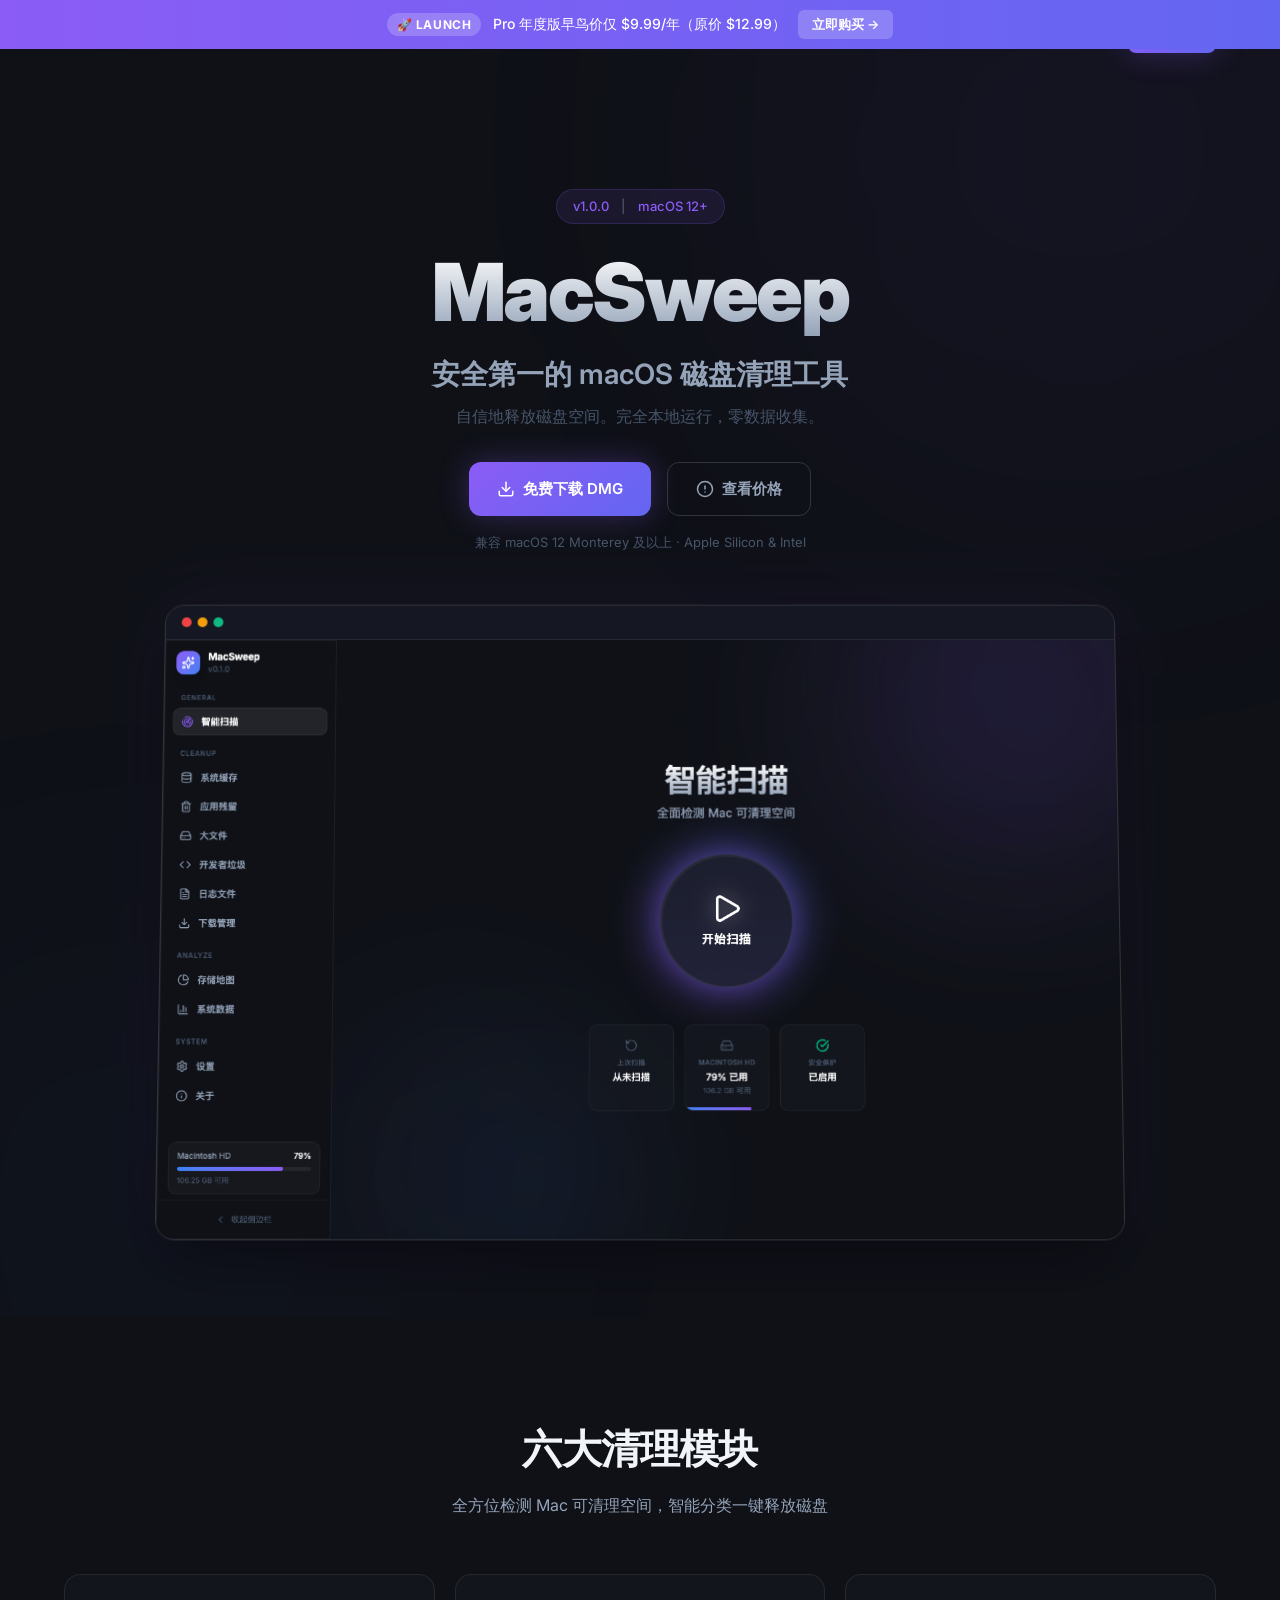
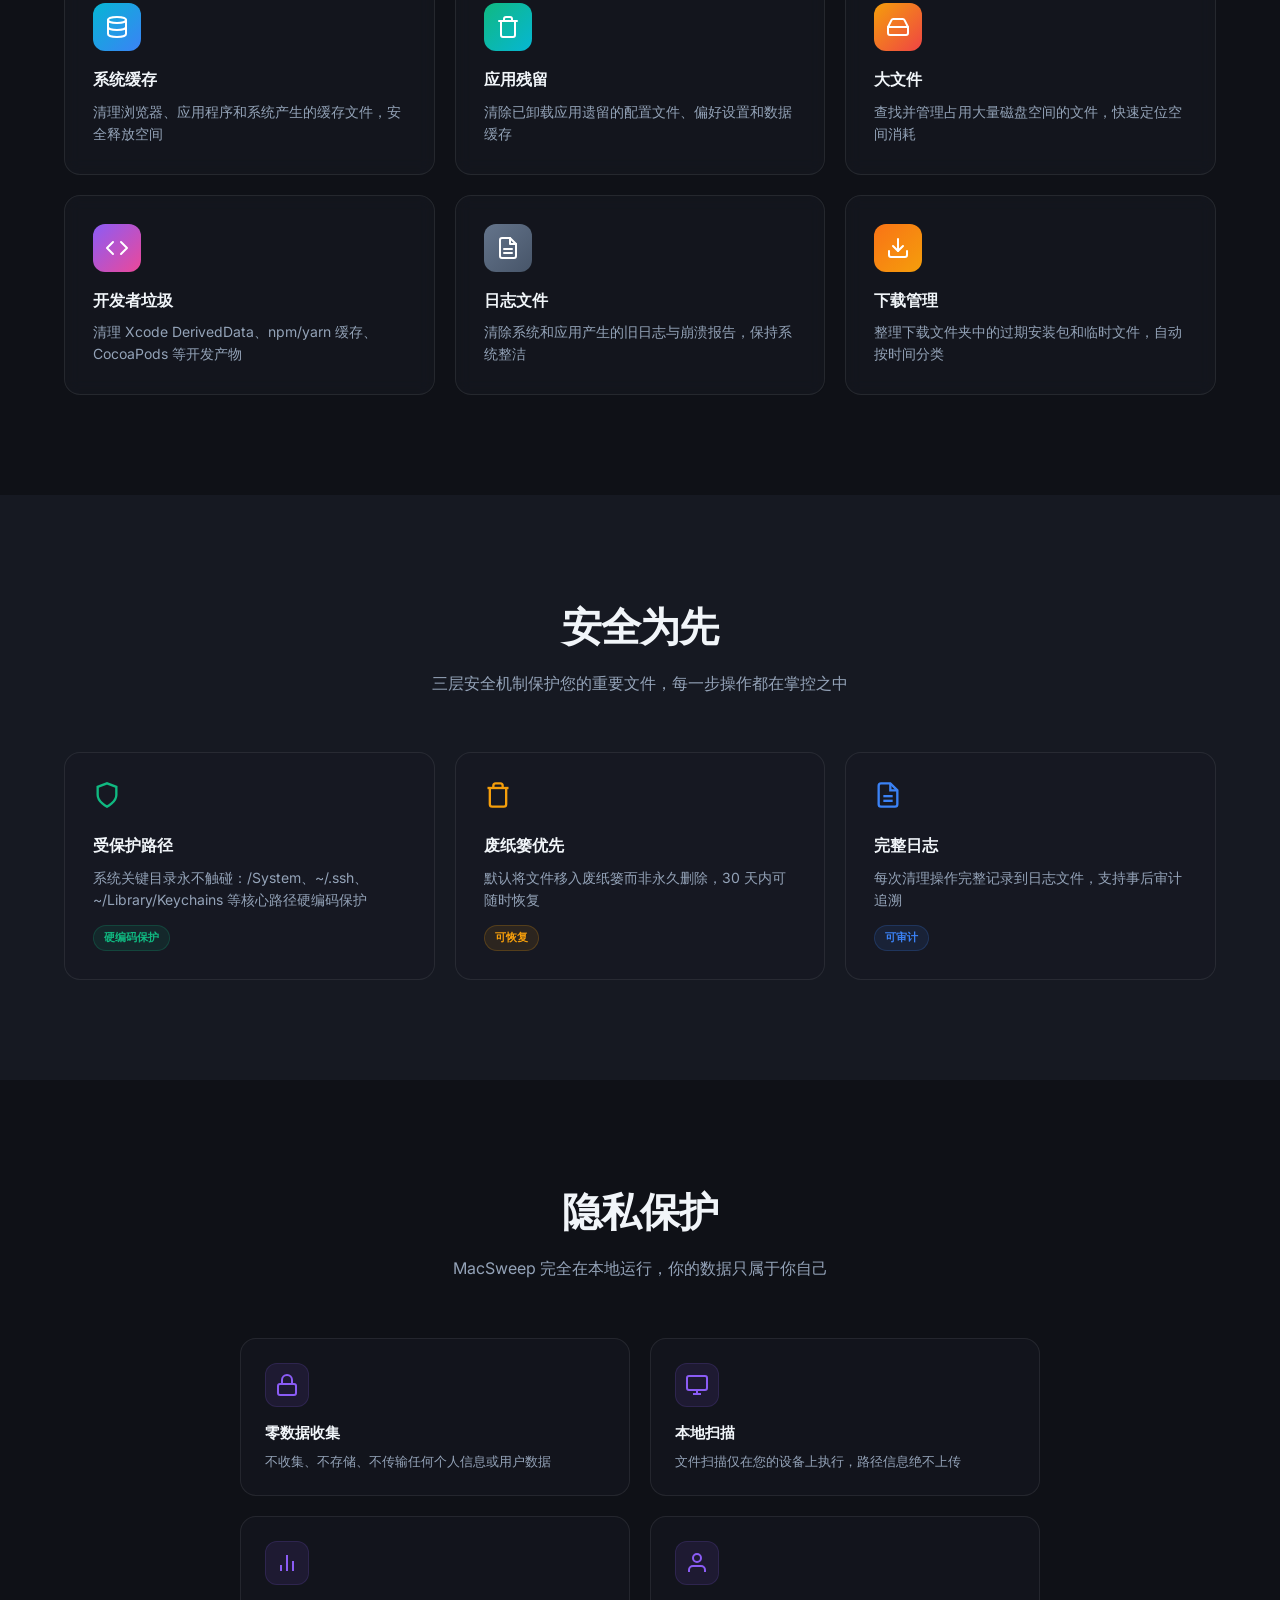
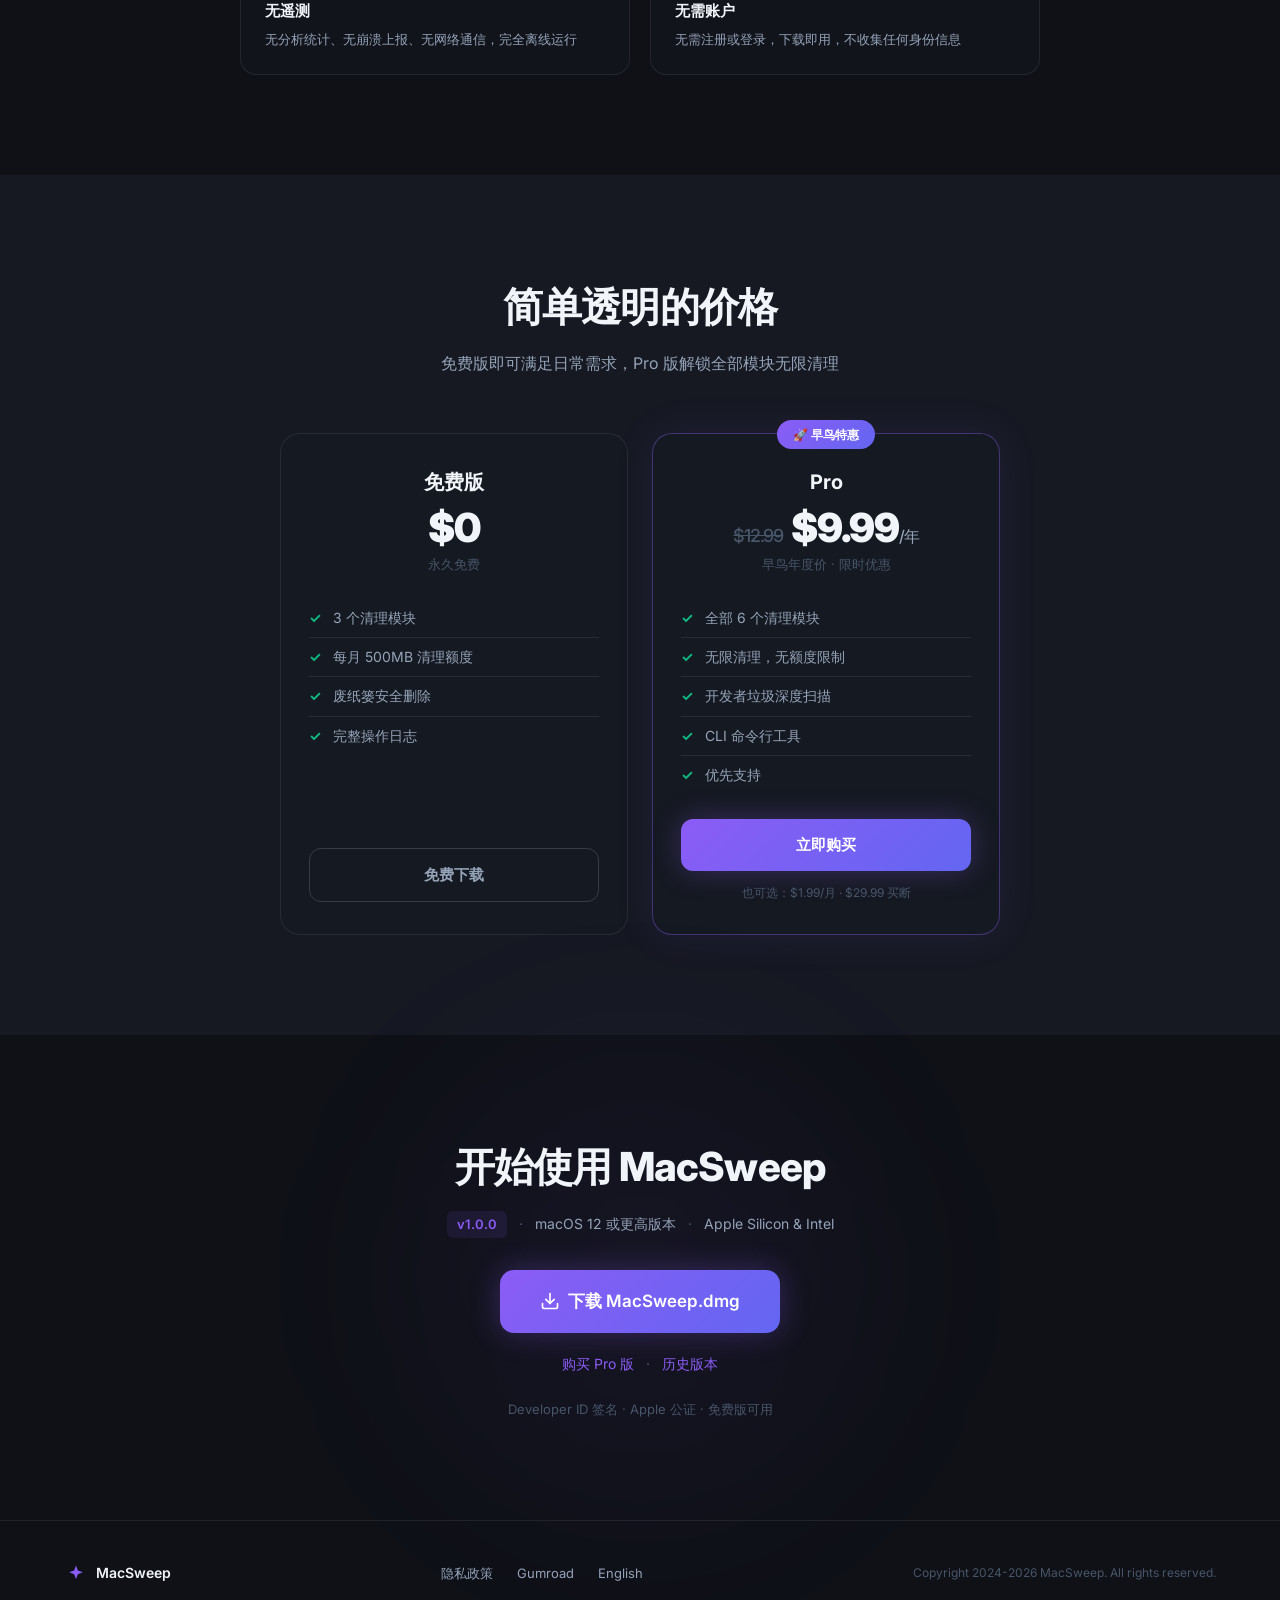
==== commit 0764e056: "feat: add English landing page, pricing section, launch banner, and SEO optimization - Create /en/in" ====
--- a/index.html
+++ b/index.html
@@ -3,10 +3,13 @@
 <head>
   <meta charset="UTF-8">
   <meta name="viewport" content="width=device-width, initial-scale=1.0">
-  <title>MacSweep - 安全第一的 macOS 磁盘清理工具</title>
-  <meta name="description" content="MacSweep 是一款安全优先的 macOS 存储清理工具。完全本地运行，不收集任何数据，自信地释放磁盘空间。">
-  <meta name="keywords" content="MacSweep, macOS, 磁盘清理, 存储清理, Mac清理, 缓存清理, 开发者垃圾, 大文件扫描">
+  <title>MacSweep - 安全第一的 macOS 磁盘清理工具 | CleanMyMac 平替</title>
+  <meta name="description" content="MacSweep 是一款安全优先的 macOS 存储清理工具。废纸篓优先删除，三层安全机制，6大清理模块。Pro年度版早鸟价 $9.99。">
+  <meta name="keywords" content="MacSweep, macOS, 磁盘清理, 存储清理, Mac清理, 缓存清理, 开发者垃圾, 大文件扫描, CleanMyMac替代, Mac清理工具">
   <link rel="canonical" href="https://arkenage.com/">
+  <link rel="alternate" hreflang="zh" href="https://arkenage.com/">
+  <link rel="alternate" hreflang="en" href="https://arkenage.com/en/">
+  <link rel="alternate" hreflang="x-default" href="https://arkenage.com/en/">
 
   <!-- Open Graph -->
   <meta property="og:title" content="MacSweep - Safety-first macOS Storage Cleaner">
@@ -41,8 +44,9 @@
     "operatingSystem": "macOS",
     "applicationCategory": "UtilitiesApplication",
     "offers": { "@type": "Offer", "price": "0", "priceCurrency": "USD" },
-    "softwareVersion": "0.1.0",
-    "description": "Safety-first macOS storage cleaner. Reclaim disk space with confidence."
+    "softwareVersion": "1.0.0",
+    "description": "Safety-first macOS storage cleaner. Reclaim disk space with confidence.",
+    "aggregateRating": { "@type": "AggregateRating", "ratingValue": "4.8", "ratingCount": "12" }
   }
   </script>
 </head>
@@ -62,6 +66,7 @@
         <a href="#features" data-zh="功能" data-en="Features">功能</a>
         <a href="#safety" data-zh="安全" data-en="Safety">安全</a>
         <a href="#privacy" data-zh="隐私" data-en="Privacy">隐私</a>
+        <a href="#pricing" data-zh="价格" data-en="Pricing">价格</a>
         <a href="#download" data-zh="下载" data-en="Download">下载</a>
       </nav>
       <div class="nav-actions">
@@ -75,13 +80,22 @@
     </div>
   </header>
 
+  <!-- ==================== LAUNCH BANNER ==================== -->
+  <div class="launch-banner" id="launch-banner">
+    <div class="container launch-banner-inner">
+      <span class="launch-badge">🚀 LAUNCH</span>
+      <span data-zh="Pro 年度版早鸟价仅 $9.99/年（原价 $12.99）" data-en="Pro yearly just $9.99/year — early adopter special (reg. $12.99)">Pro 年度版早鸟价仅 $9.99/年（原价 $12.99）</span>
+      <a href="#pricing" class="launch-cta" data-zh="立即购买 →" data-en="Get it now →">立即购买 →</a>
+    </div>
+  </div>
+
   <main>
     <!-- ==================== HERO ==================== -->
     <section class="hero" id="hero">
       <div class="ambient-glow glow-purple"></div>
       <div class="ambient-glow glow-blue"></div>
       <div class="container hero-content">
-        <div class="hero-badge fade-up"><span>v0.1.0</span><span class="sep">|</span><span>macOS 12+</span></div>
+        <div class="hero-badge fade-up"><span>v1.0.0</span><span class="sep">|</span><span>macOS 12+</span></div>
         <h1 class="hero-title fade-up">MacSweep</h1>
         <p class="hero-subtitle fade-up" data-zh="安全第一的 macOS 磁盘清理工具" data-en="Safety-first macOS Storage Cleaner">安全第一的 macOS 磁盘清理工具</p>
         <p class="hero-tagline fade-up" data-zh="自信地释放磁盘空间。完全本地运行，零数据收集。" data-en="Reclaim disk space with confidence. Fully local, zero data collection.">自信地释放磁盘空间。完全本地运行，零数据收集。</p>
@@ -90,9 +104,9 @@
             <svg width="18" height="18" viewBox="0 0 24 24" fill="none" stroke="currentColor" stroke-width="2" stroke-linecap="round" stroke-linejoin="round"><path d="M21 15v4a2 2 0 01-2 2H5a2 2 0 01-2-2v-4"/><polyline points="7 10 12 15 17 10"/><line x1="12" y1="15" x2="12" y2="3"/></svg>
             <span data-zh="免费下载 DMG" data-en="Download DMG Free">免费下载 DMG</span>
           </a>
-          <a href="https://github.com/MbappeWU/arkenage-website" class="btn-outline" target="_blank" rel="noopener">
-            <svg width="18" height="18" viewBox="0 0 24 24" fill="currentColor"><path d="M12 0C5.37 0 0 5.37 0 12c0 5.31 3.435 9.795 8.205 11.385.6.105.825-.255.825-.57 0-.285-.015-1.23-.015-2.235-3.015.555-3.795-.735-4.035-1.41-.135-.345-.72-1.41-1.23-1.695-.42-.225-1.02-.78-.015-.795.945-.015 1.62.87 1.845 1.23 1.08 1.815 2.805 1.305 3.495.99.105-.78.42-1.305.765-1.605-2.67-.3-5.46-1.335-5.46-5.925 0-1.305.465-2.385 1.23-3.225-.12-.3-.54-1.53.12-3.18 0 0 1.005-.315 3.3 1.23.96-.27 1.98-.405 3-.405s2.04.135 3 .405c2.295-1.56 3.3-1.23 3.3-1.23.66 1.65.24 2.88.12 3.18.765.84 1.23 1.905 1.23 3.225 0 4.605-2.805 5.625-5.475 5.925.435.375.81 1.095.81 2.22 0 1.605-.015 2.895-.015 3.3 0 .315.225.69.825.57A12.02 12.02 0 0024 12c0-6.63-5.37-12-12-12z"/></svg>
-            <span data-zh="查看源码" data-en="View Source">查看源码</span>
+          <a href="#pricing" class="btn-outline">
+            <svg width="18" height="18" viewBox="0 0 24 24" fill="none" stroke="currentColor" stroke-width="2" stroke-linecap="round" stroke-linejoin="round"><circle cx="12" cy="12" r="10"/><line x1="12" y1="8" x2="12" y2="12"/><line x1="12" y1="16" x2="12.01" y2="16"/></svg>
+            <span data-zh="查看价格" data-en="View Pricing">查看价格</span>
           </a>
         </div>
         <p class="hero-compat fade-up" data-zh="兼容 macOS 12 Monterey 及以上 · Apple Silicon & Intel" data-en="Compatible with macOS 12 Monterey+ · Apple Silicon & Intel">兼容 macOS 12 Monterey 及以上 · Apple Silicon & Intel</p>
@@ -215,13 +229,56 @@
       </div>
     </section>
 
+    <!-- ==================== PRICING ==================== -->
+    <section class="section section-alt" id="pricing">
+      <div class="container">
+        <h2 class="section-title fade-up" data-zh="简单透明的价格" data-en="Simple, Transparent Pricing">简单透明的价格</h2>
+        <p class="section-subtitle fade-up" data-zh="免费版即可满足日常需求，Pro 版解锁全部模块无限清理" data-en="Free tier for everyday use. Pro unlocks all modules with unlimited cleaning.">免费版即可满足日常需求，Pro 版解锁全部模块无限清理</p>
+        <div class="pricing-grid">
+          <!-- Free -->
+          <div class="pricing-card fade-up">
+            <div class="pricing-header">
+              <h3 data-zh="免费版" data-en="Free">免费版</h3>
+              <div class="pricing-price">$0</div>
+              <p class="pricing-period" data-zh="永久免费" data-en="Free forever">永久免费</p>
+            </div>
+            <ul class="pricing-features">
+              <li data-zh="3 个清理模块" data-en="3 cleaning modules">3 个清理模块</li>
+              <li data-zh="每月 500MB 清理额度" data-en="500MB/month cleaning limit">每月 500MB 清理额度</li>
+              <li data-zh="废纸篓安全删除" data-en="Trash-first safe deletion">废纸篓安全删除</li>
+              <li data-zh="完整操作日志" data-en="Full audit logging">完整操作日志</li>
+            </ul>
+            <a href="https://github.com/MbappeWU/arkenage-website/releases/latest/download/MacSweep.dmg" class="btn-outline pricing-btn" data-zh="免费下载" data-en="Download Free">免费下载</a>
+          </div>
+          <!-- Pro -->
+          <div class="pricing-card pricing-featured fade-up">
+            <div class="pricing-popular" data-zh="🚀 早鸟特惠" data-en="🚀 Early Bird">🚀 早鸟特惠</div>
+            <div class="pricing-header">
+              <h3>Pro</h3>
+              <div class="pricing-price"><span class="pricing-original">$12.99</span>$9.99<span class="pricing-unit" data-zh="/年" data-en="/year">/年</span></div>
+              <p class="pricing-period" data-zh="早鸟年度价 · 限时优惠" data-en="Early adopter yearly · Limited time">早鸟年度价 · 限时优惠</p>
+            </div>
+            <ul class="pricing-features">
+              <li data-zh="全部 6 个清理模块" data-en="All 6 cleaning modules">全部 6 个清理模块</li>
+              <li data-zh="无限清理，无额度限制" data-en="Unlimited cleaning, no limits">无限清理，无额度限制</li>
+              <li data-zh="开发者垃圾深度扫描" data-en="Deep developer junk scanning">开发者垃圾深度扫描</li>
+              <li data-zh="CLI 命令行工具" data-en="CLI command-line tool">CLI 命令行工具</li>
+              <li data-zh="优先支持" data-en="Priority support">优先支持</li>
+            </ul>
+            <a href="https://macsweep.gumroad.com" class="btn-primary pricing-btn" target="_blank" rel="noopener" data-zh="立即购买" data-en="Buy Now">立即购买</a>
+            <p class="pricing-alt" data-zh="也可选：$1.99/月 · $29.99 买断" data-en="Also: $1.99/mo · $29.99 lifetime">也可选：$1.99/月 · $29.99 买断</p>
+          </div>
+        </div>
+      </div>
+    </section>
+
     <!-- ==================== DOWNLOAD ==================== -->
     <section class="section section-download" id="download">
       <div class="container download-content">
         <div class="download-glow"></div>
         <h2 class="section-title fade-up" data-zh="开始使用 MacSweep" data-en="Get Started with MacSweep">开始使用 MacSweep</h2>
         <div class="download-meta fade-up">
-          <span class="dl-version">v0.1.0</span>
+          <span class="dl-version">v1.0.0</span>
           <span class="sep">·</span>
           <span data-zh="macOS 12 或更高版本" data-en="macOS 12 or later">macOS 12 或更高版本</span>
           <span class="sep">·</span>
@@ -232,11 +289,11 @@
           <span data-zh="下载 MacSweep.dmg" data-en="Download MacSweep.dmg">下载 MacSweep.dmg</span>
         </a>
         <div class="download-links fade-up">
-          <a href="https://github.com/MbappeWU/arkenage-website" target="_blank" rel="noopener" data-zh="GitHub 源码" data-en="Source Code">GitHub 源码</a>
+          <a href="https://macsweep.gumroad.com" target="_blank" rel="noopener" data-zh="购买 Pro 版" data-en="Buy Pro">购买 Pro 版</a>
           <span class="sep">·</span>
           <a href="https://github.com/MbappeWU/arkenage-website/releases" target="_blank" rel="noopener" data-zh="历史版本" data-en="All Releases">历史版本</a>
         </div>
-        <p class="download-note fade-up" data-zh="Developer ID 签名 · Apple 公证 · 开源免费" data-en="Developer ID Signed · Apple Notarized · Open Source & Free">Developer ID 签名 · Apple 公证 · 开源免费</p>
+        <p class="download-note fade-up" data-zh="Developer ID 签名 · Apple 公证 · 免费版可用" data-en="Developer ID Signed · Apple Notarized · Free Tier Available">Developer ID 签名 · Apple 公证 · 免费版可用</p>
       </div>
     </section>
   </main>
@@ -250,7 +307,8 @@
       </div>
       <div class="footer-links">
         <a href="#privacy" data-zh="隐私政策" data-en="Privacy Policy">隐私政策</a>
-        <a href="https://github.com/MbappeWU/arkenage-website" target="_blank" rel="noopener">GitHub</a>
+        <a href="https://macsweep.gumroad.com" target="_blank" rel="noopener">Gumroad</a>
+        <a href="/en/">English</a>
       </div>
       <p class="footer-copy">Copyright 2024-2026 MacSweep. All rights reserved.</p>
     </div>
--- a/css/style.css
+++ b/css/style.css
@@ -151,11 +151,47 @@
 }
 
 /* ==================================================================
+   LAUNCH BANNER
+   ================================================================== */
+.launch-banner {
+  background: linear-gradient(90deg, var(--accent-purple), var(--accent-indigo));
+  color: #fff; text-align: center;
+  padding: 10px 0; font-size: 14px; font-weight: 500;
+  position: relative; z-index: 101;
+}
+
+.launch-banner-inner {
+  display: flex; align-items: center; justify-content: center;
+  gap: 12px; flex-wrap: wrap;
+}
+
+.launch-badge {
+  background: rgba(255,255,255,0.2); padding: 2px 10px;
+  border-radius: 999px; font-size: 12px; font-weight: 700;
+  letter-spacing: 0.05em;
+}
+
+.launch-cta {
+  background: rgba(255,255,255,0.2); padding: 4px 14px;
+  border-radius: 6px; font-weight: 600; font-size: 13px;
+  transition: background 0.2s;
+}
+.launch-cta:hover { background: rgba(255,255,255,0.35); }
+
+/* --- Language Link (EN page) --- */
+.lang-link {
+  font-size: 13px; font-weight: 600; color: var(--text-secondary);
+  padding: 5px 10px; border: 1px solid var(--border); border-radius: 8px;
+  transition: all 0.2s;
+}
+.lang-link:hover { color: var(--text-primary); border-color: var(--border-hover); }
+
+/* ==================================================================
    HERO
    ================================================================== */
 .hero {
   position: relative; min-height: 100vh; display: flex; align-items: center;
-  padding: 120px 0 80px; overflow: hidden;
+  padding: 140px 0 80px; overflow: hidden;
 }
 
 .hero-content { text-align: center; position: relative; z-index: 1; }
@@ -301,6 +337,122 @@
 
 .privacy-card h3 { font-size: 15px; font-weight: 600; margin-bottom: 6px; }
 .privacy-card p { font-size: 13px; color: var(--text-secondary); line-height: 1.6; }
+
+/* ==================================================================
+   COMPARISON TABLE
+   ================================================================== */
+.comparison-table {
+  max-width: 800px; margin: 0 auto;
+  overflow-x: auto; -webkit-overflow-scrolling: touch;
+}
+
+.comparison-table table {
+  width: 100%; border-collapse: collapse;
+  background: rgba(22, 25, 34, 0.6);
+  border: 1px solid var(--border); border-radius: var(--radius-lg);
+  overflow: hidden;
+}
+
+.comparison-table th, .comparison-table td {
+  padding: 14px 20px; text-align: center;
+  border-bottom: 1px solid var(--border); font-size: 14px;
+}
+
+.comparison-table th {
+  background: rgba(22, 25, 34, 0.8); font-weight: 600;
+  color: var(--text-secondary); font-size: 13px; text-transform: uppercase;
+  letter-spacing: 0.05em;
+}
+
+.comparison-table th.highlight {
+  color: var(--accent-purple);
+  background: rgba(139, 92, 246, 0.08);
+}
+
+.comparison-table td:first-child { text-align: left; font-weight: 500; }
+
+.comparison-table td.highlight {
+  background: rgba(139, 92, 246, 0.04);
+  color: var(--accent-purple); font-weight: 600;
+}
+
+.comparison-table tr:last-child td { border-bottom: none; }
+
+/* ==================================================================
+   PRICING
+   ================================================================== */
+.pricing-grid {
+  display: grid; grid-template-columns: repeat(2, 1fr);
+  gap: 24px; max-width: 720px; margin: 0 auto;
+}
+
+.pricing-card {
+  padding: 32px 28px; border-radius: var(--radius-xl);
+  background: rgba(22, 25, 34, 0.6);
+  border: 1px solid var(--border);
+  display: flex; flex-direction: column;
+  transition: transform 0.3s, border-color 0.3s;
+  position: relative;
+}
+.pricing-card:hover { transform: translateY(-4px); border-color: var(--border-hover); }
+
+.pricing-featured {
+  border-color: rgba(139, 92, 246, 0.4);
+  background: rgba(22, 25, 34, 0.8);
+  box-shadow: 0 0 40px rgba(139, 92, 246, 0.1);
+}
+
+.pricing-popular {
+  position: absolute; top: -14px; left: 50%; transform: translateX(-50%);
+  background: linear-gradient(135deg, var(--accent-purple), var(--accent-indigo));
+  color: #fff; font-size: 12px; font-weight: 700;
+  padding: 5px 16px; border-radius: 999px;
+  white-space: nowrap;
+}
+
+.pricing-header { text-align: center; margin-bottom: 24px; }
+.pricing-header h3 { font-size: 20px; font-weight: 700; margin-bottom: 8px; }
+
+.pricing-price {
+  font-size: 40px; font-weight: 900; letter-spacing: -0.03em;
+  line-height: 1.1;
+}
+
+.pricing-original {
+  font-size: 18px; font-weight: 500; color: var(--text-muted);
+  text-decoration: line-through; margin-right: 8px;
+}
+
+.pricing-unit { font-size: 16px; font-weight: 500; color: var(--text-secondary); }
+
+.pricing-period {
+  font-size: 13px; color: var(--text-muted); margin-top: 4px;
+}
+
+.pricing-features {
+  list-style: none; flex: 1; margin-bottom: 24px;
+}
+
+.pricing-features li {
+  padding: 8px 0; font-size: 14px; color: var(--text-secondary);
+  border-bottom: 1px solid var(--border);
+  position: relative; padding-left: 24px;
+}
+.pricing-features li:last-child { border-bottom: none; }
+
+.pricing-features li::before {
+  content: "✓"; position: absolute; left: 0;
+  color: var(--accent-green); font-weight: 700;
+}
+
+.pricing-btn {
+  width: 100%; justify-content: center; text-align: center;
+}
+
+.pricing-alt {
+  text-align: center; font-size: 12px; color: var(--text-muted);
+  margin-top: 12px;
+}
 
 /* ==================================================================
    DOWNLOAD
@@ -381,6 +533,12 @@
   .privacy-grid { grid-template-columns: 1fr; }
 
   .footer-inner { flex-direction: column; text-align: center; }
+
+  .pricing-grid { grid-template-columns: 1fr; max-width: 400px; }
+
+  .comparison-table th, .comparison-table td { padding: 10px 12px; font-size: 13px; }
+
+  .launch-banner-inner { font-size: 13px; gap: 8px; }
 }
 
 @media (max-width: 480px) {
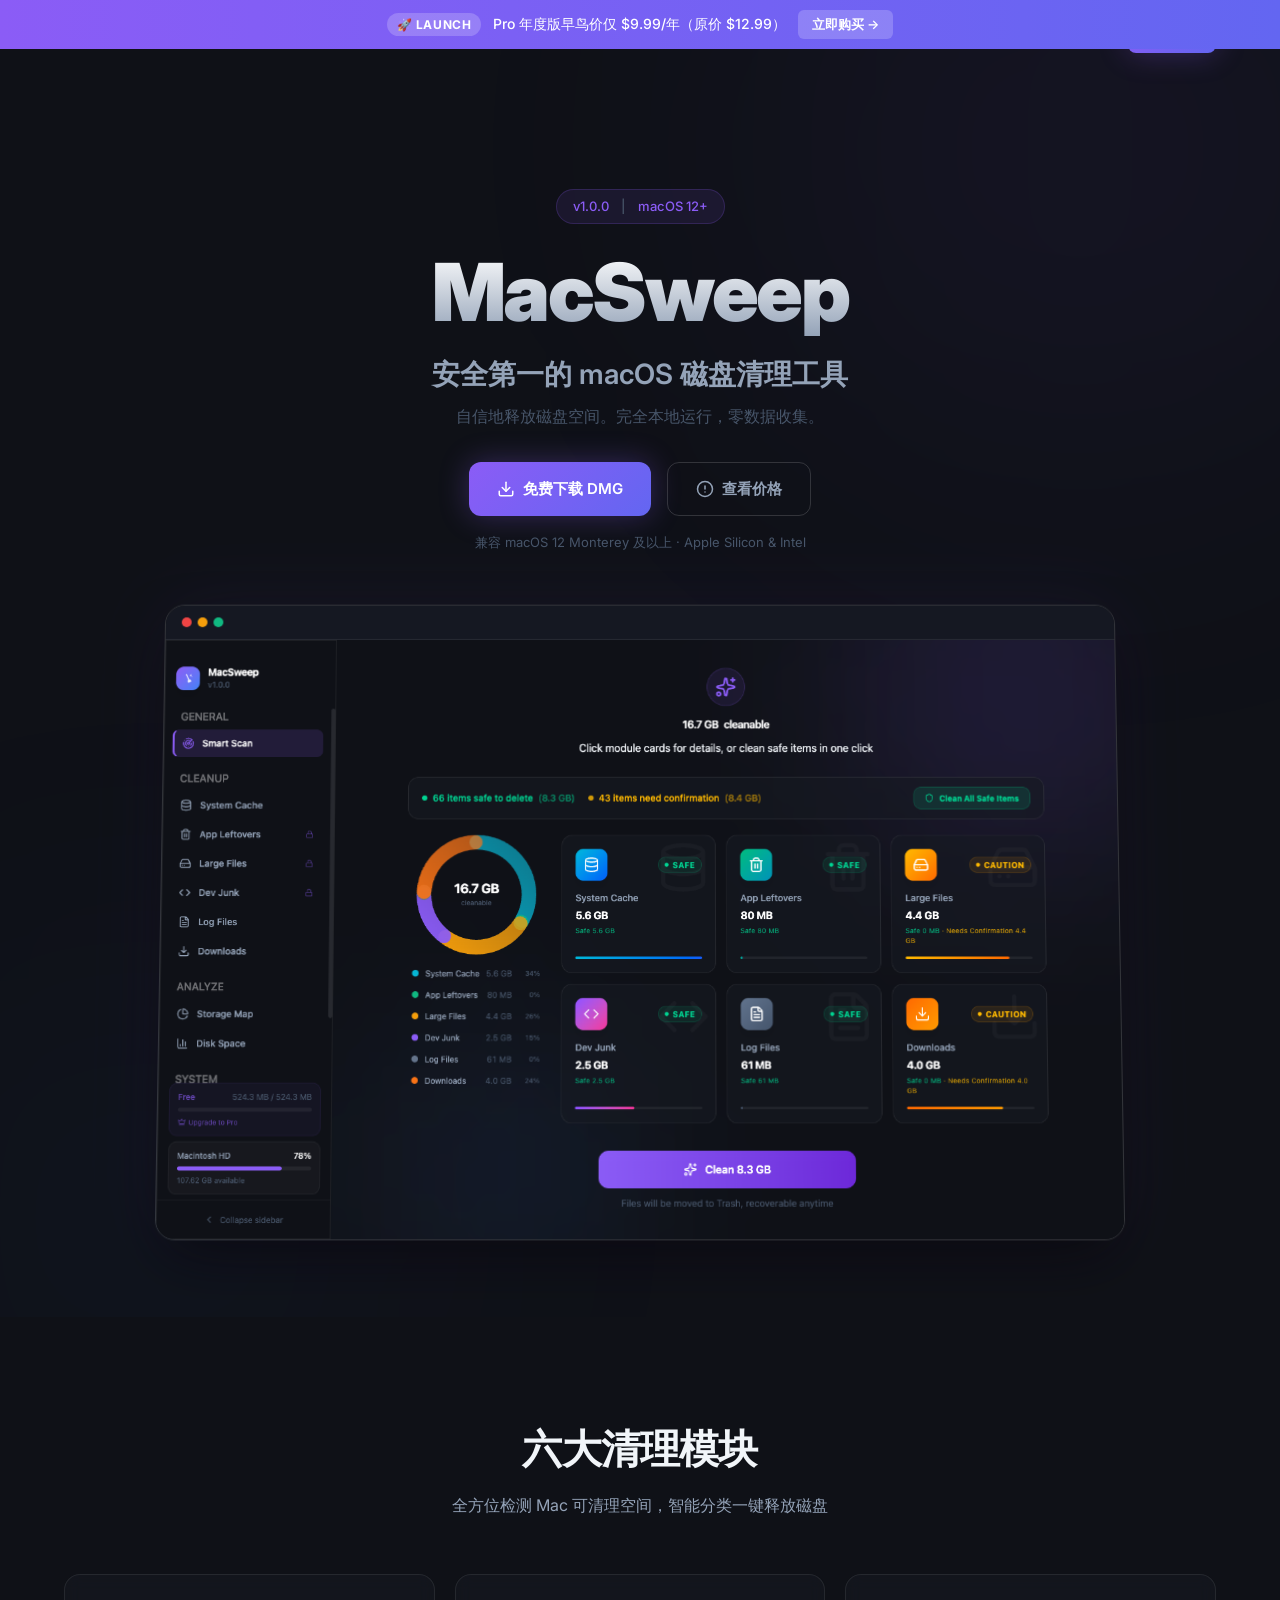
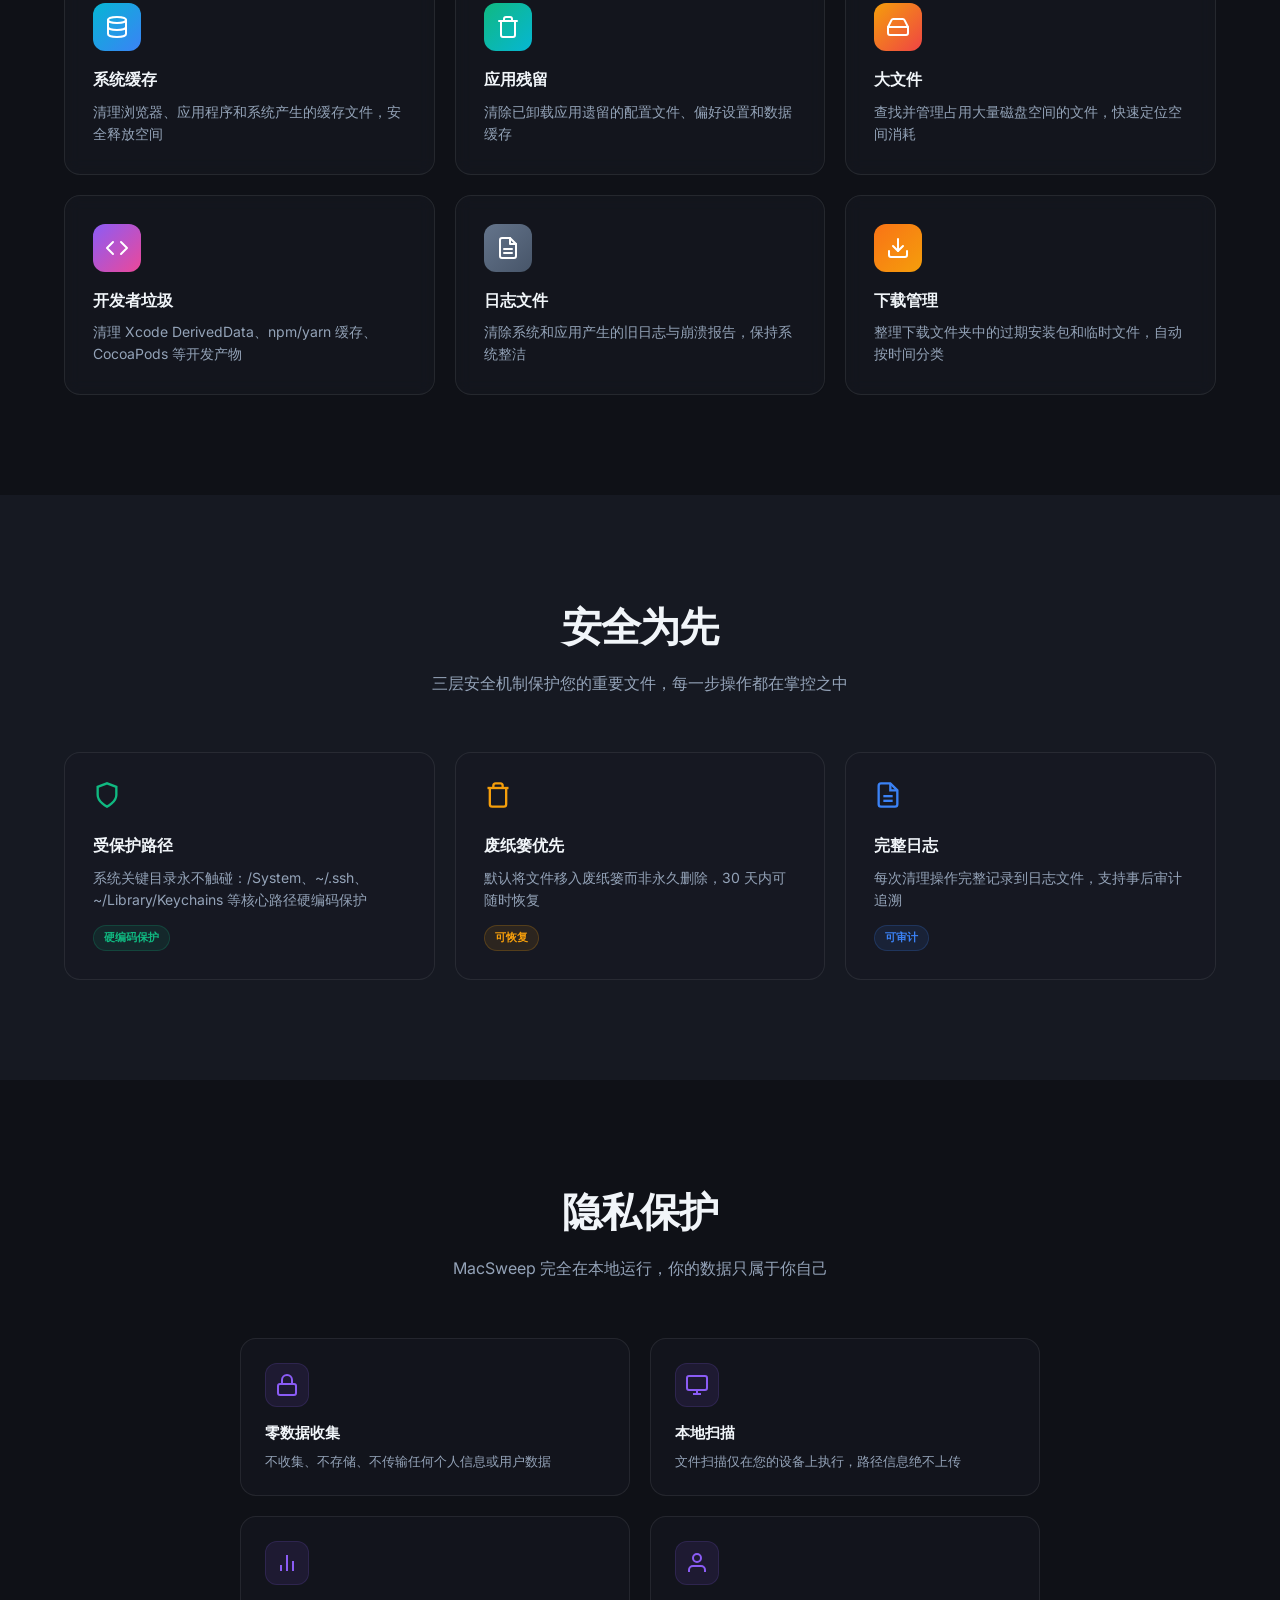
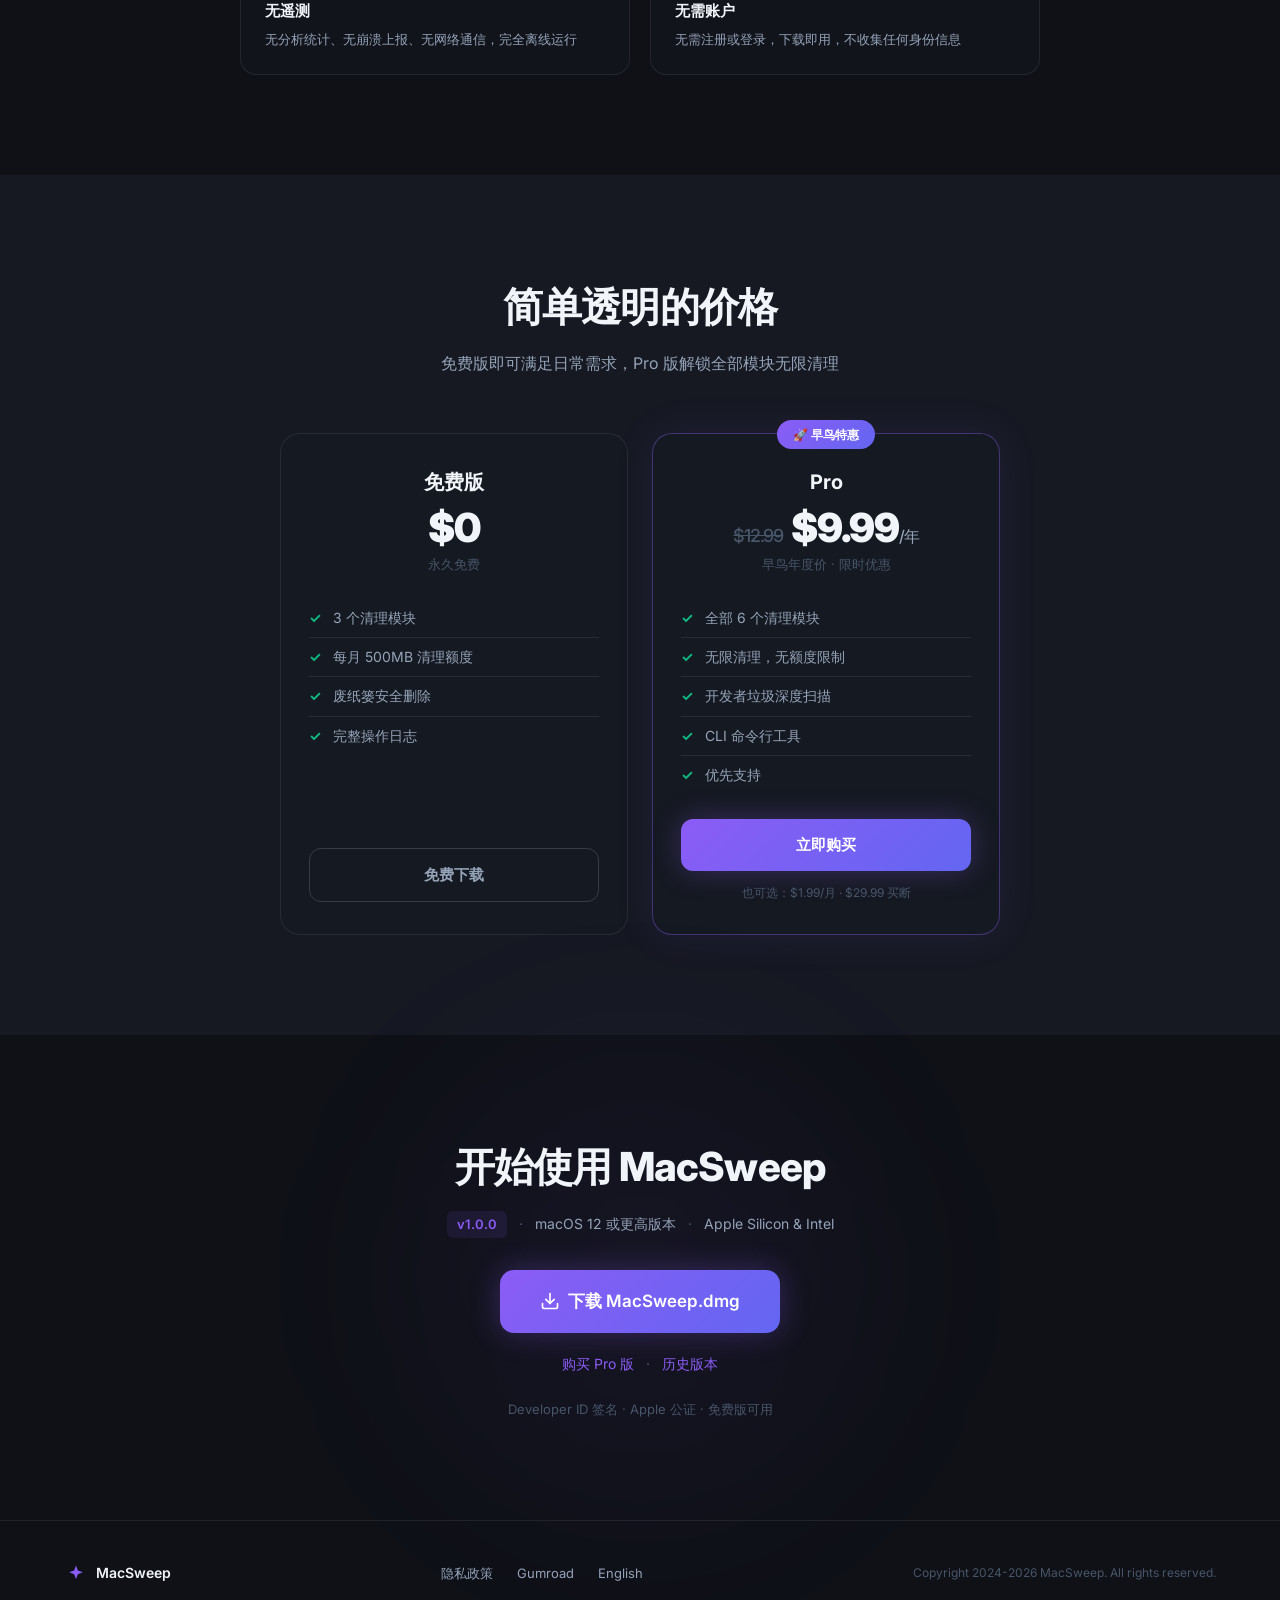
==== commit 0880676e: "fix: update Gumroad URLs from wuleizhi to arkenage Username changed in Gumroad profile, update all p" ====
--- a/index.html
+++ b/index.html
@@ -51,6 +51,15 @@
   </script>
 </head>
 <body>
+  <!-- ==================== LAUNCH BANNER ==================== -->
+  <div class="launch-banner" id="launch-banner">
+    <div class="container launch-banner-inner">
+      <span class="launch-badge">🚀 LAUNCH</span>
+      <span data-zh="Pro 年度版早鸟价仅 $9.99/年（原价 $12.99）" data-en="Pro yearly just $9.99/year — early adopter special (reg. $12.99)">Pro 年度版早鸟价仅 $9.99/年（原价 $12.99）</span>
+      <a href="#pricing" class="launch-cta" data-zh="立即购买 →" data-en="Get it now →">立即购买 →</a>
+    </div>
+  </div>
+
   <!-- ==================== NAVBAR ==================== -->
   <header class="navbar" id="navbar">
     <div class="container nav-inner">
@@ -80,15 +89,6 @@
     </div>
   </header>
 
-  <!-- ==================== LAUNCH BANNER ==================== -->
-  <div class="launch-banner" id="launch-banner">
-    <div class="container launch-banner-inner">
-      <span class="launch-badge">🚀 LAUNCH</span>
-      <span data-zh="Pro 年度版早鸟价仅 $9.99/年（原价 $12.99）" data-en="Pro yearly just $9.99/year — early adopter special (reg. $12.99)">Pro 年度版早鸟价仅 $9.99/年（原价 $12.99）</span>
-      <a href="#pricing" class="launch-cta" data-zh="立即购买 →" data-en="Get it now →">立即购买 →</a>
-    </div>
-  </div>
-
   <main>
     <!-- ==================== HERO ==================== -->
     <section class="hero" id="hero">
@@ -265,7 +265,7 @@
               <li data-zh="CLI 命令行工具" data-en="CLI command-line tool">CLI 命令行工具</li>
               <li data-zh="优先支持" data-en="Priority support">优先支持</li>
             </ul>
-            <a href="https://macsweep.gumroad.com" class="btn-primary pricing-btn" target="_blank" rel="noopener" data-zh="立即购买" data-en="Buy Now">立即购买</a>
+            <a href="https://arkenage.gumroad.com/l/macsweep-yearly" class="btn-primary pricing-btn" target="_blank" rel="noopener" data-zh="立即购买" data-en="Buy Now">立即购买</a>
             <p class="pricing-alt" data-zh="也可选：$1.99/月 · $29.99 买断" data-en="Also: $1.99/mo · $29.99 lifetime">也可选：$1.99/月 · $29.99 买断</p>
           </div>
         </div>
@@ -289,7 +289,7 @@
           <span data-zh="下载 MacSweep.dmg" data-en="Download MacSweep.dmg">下载 MacSweep.dmg</span>
         </a>
         <div class="download-links fade-up">
-          <a href="https://macsweep.gumroad.com" target="_blank" rel="noopener" data-zh="购买 Pro 版" data-en="Buy Pro">购买 Pro 版</a>
+          <a href="https://arkenage.gumroad.com/l/macsweep-yearly" target="_blank" rel="noopener" data-zh="购买 Pro 版" data-en="Buy Pro">购买 Pro 版</a>
           <span class="sep">·</span>
           <a href="https://github.com/MbappeWU/arkenage-website/releases" target="_blank" rel="noopener" data-zh="历史版本" data-en="All Releases">历史版本</a>
         </div>
@@ -307,7 +307,7 @@
       </div>
       <div class="footer-links">
         <a href="#privacy" data-zh="隐私政策" data-en="Privacy Policy">隐私政策</a>
-        <a href="https://macsweep.gumroad.com" target="_blank" rel="noopener">Gumroad</a>
+        <a href="https://arkenage.gumroad.com" target="_blank" rel="noopener">Gumroad</a>
         <a href="/en/">English</a>
       </div>
       <p class="footer-copy">Copyright 2024-2026 MacSweep. All rights reserved.</p>
